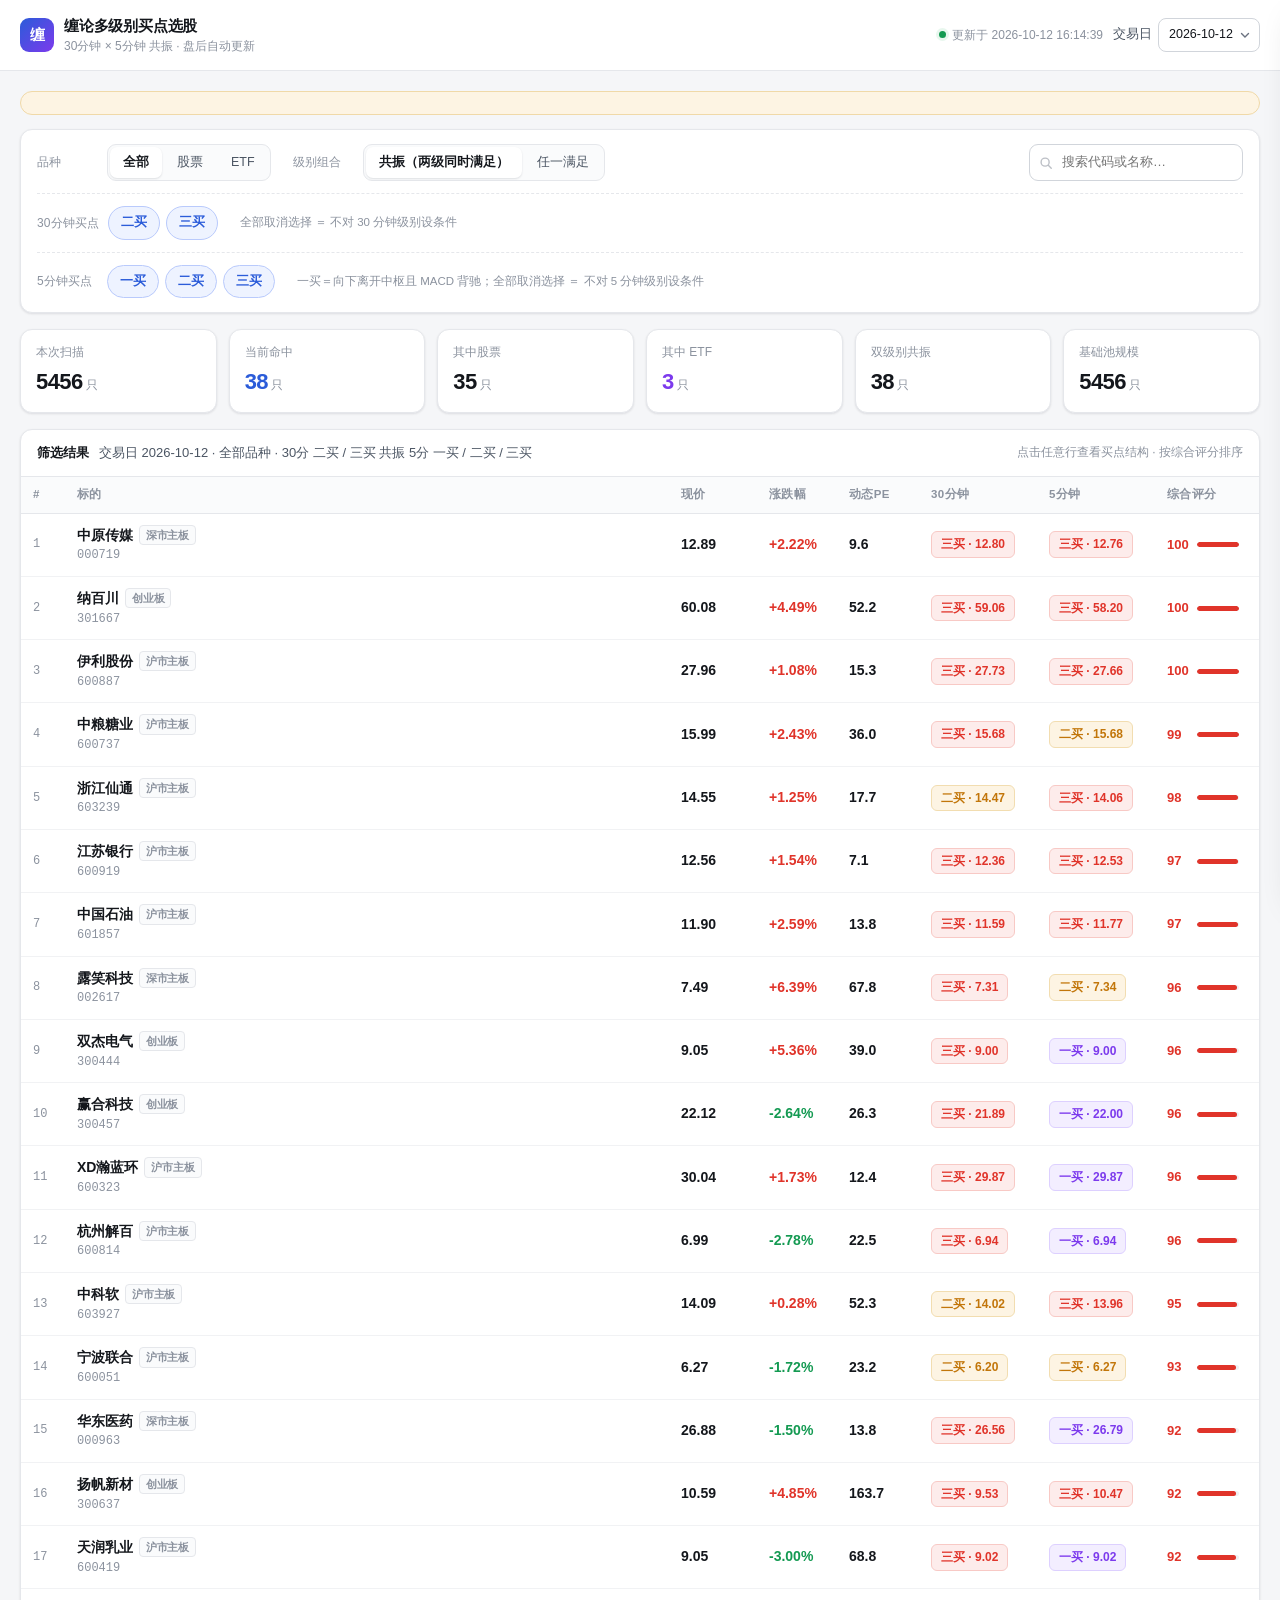
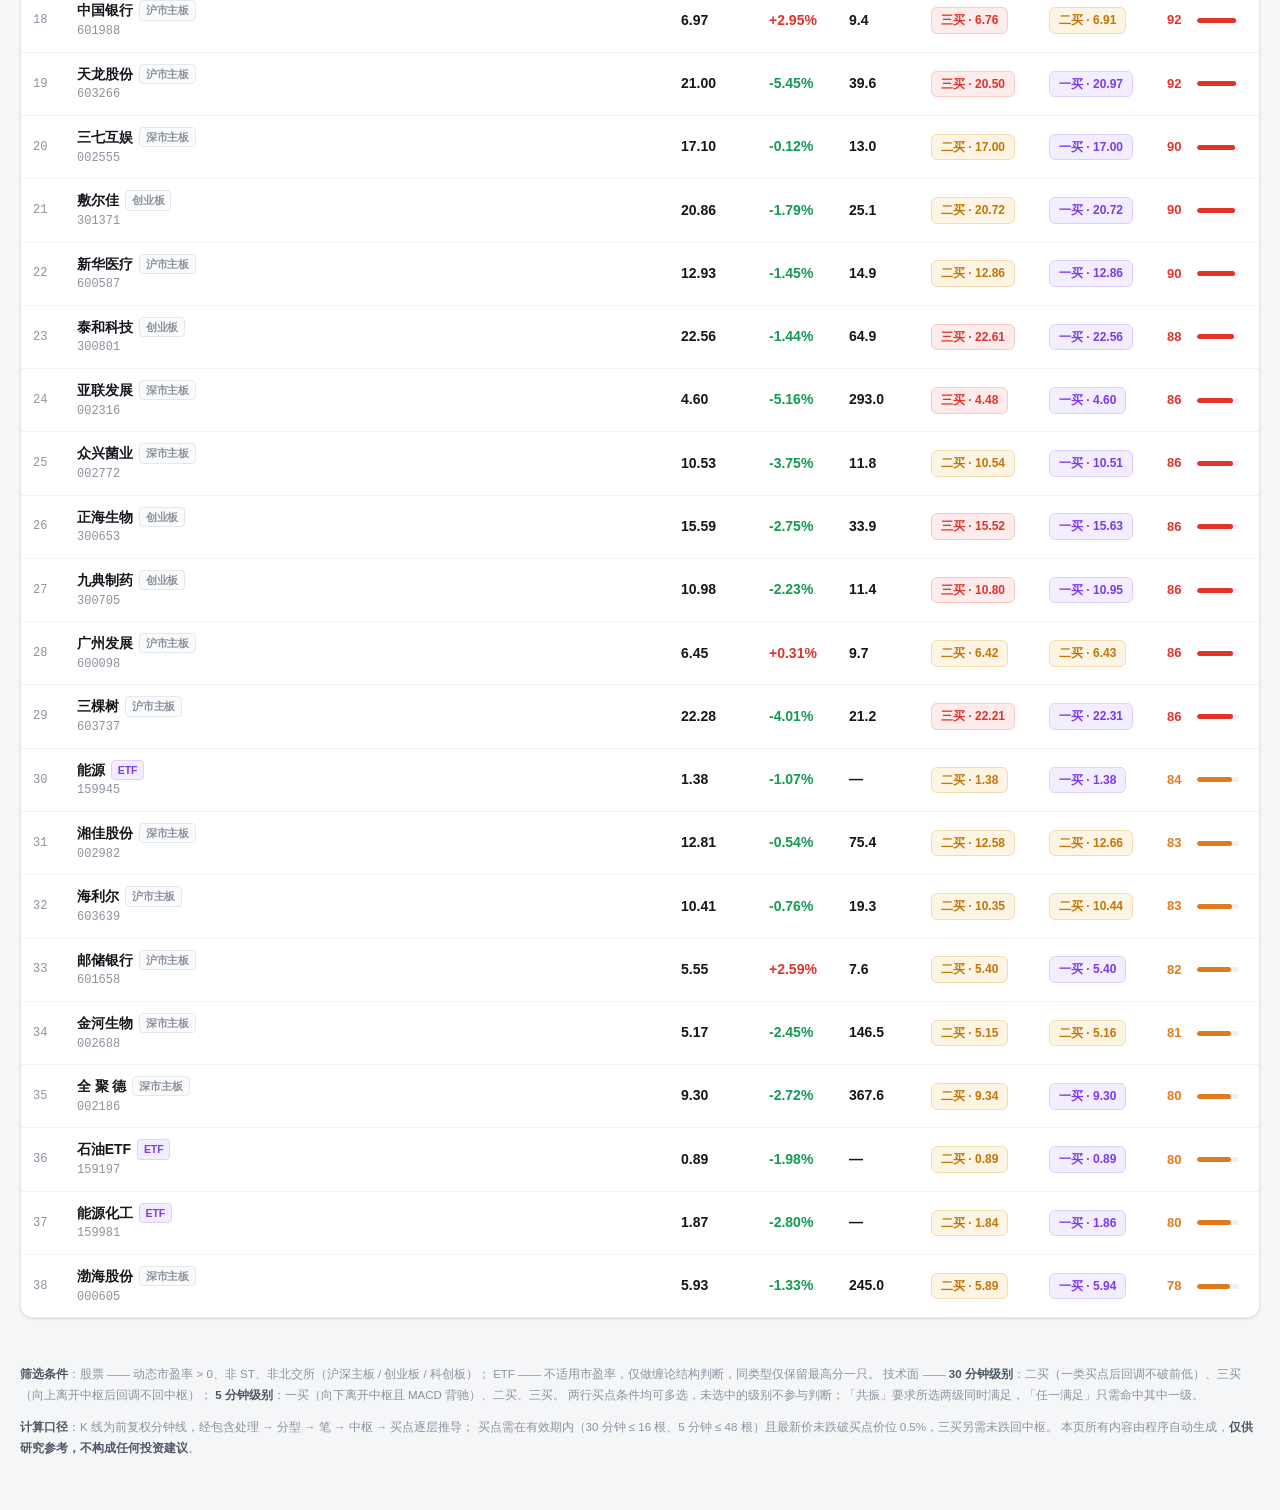
==== index.html @ 8c1b8dac "feat: 5分钟新增一买 + 网页筛选改为三行(品种/30分买点/5分买点) - config.yaml: 买点类型按级别拆开，m30=[2,3]，m5=[1,2,3] - screener.py:" ====
<!DOCTYPE html>
<html lang="zh-CN">
<head>
<meta charset="UTF-8">
<meta name="viewport" content="width=device-width, initial-scale=1, viewport-fit=cover">
<meta name="theme-color" content="#ffffff">
<title>缠论多级别买点选股 · A股/ETF 盘后自动筛选</title>
<meta name="description" content="每日盘后自动筛选：动态市盈率为正、非ST、非北交所的A股与ETF，可自选 30 分钟买点（二买/三买）与 5 分钟买点（一买/二买/三买）并按共振或任一满足组合查看。">
<link rel="icon" href="data:image/svg+xml,<svg xmlns='http://www.w3.org/2000/svg' viewBox='0 0 100 100'><rect width='100' height='100' rx='22' fill='%232b5cd9'/><path d='M22 66l16-20 14 12 26-32' stroke='white' stroke-width='9' fill='none' stroke-linecap='round' stroke-linejoin='round'/></svg>">
<link rel="stylesheet" href="assets/style.css">
</head>
<body>

<header class="topbar">
  <div class="topbar-inner">
    <div class="brand">
      <div class="brand-mark">缠</div>
      <div class="brand-text">
        <h1>缠论多级别买点选股</h1>
        <p>30分钟 × 5分钟 共振 · 盘后自动更新</p>
      </div>
    </div>
    <div class="topbar-right">
      <span class="live-dot" id="updatedAt">加载中…</span>
      <label class="date-pick">
        <span>交易日</span>
        <select id="dateSel"></select>
      </label>
    </div>
  </div>
</header>

<div class="wrap">

  <div id="demoBanner" class="banner" hidden></div>

  <section class="controls">
    <!-- 第 1 行：品种（股票 / ETF）+ 两级如何组合 -->
    <div class="ctrl-row">
      <div class="ctrl-group">
        <span class="ctrl-label">品种</span>
        <div class="segmented" id="typeSeg">
          <button data-type="all" aria-pressed="true">全部</button>
          <button data-type="stock" aria-pressed="false">股票</button>
          <button data-type="etf" aria-pressed="false">ETF</button>
        </div>
      </div>

      <div class="ctrl-group">
        <span class="ctrl-label">级别组合</span>
        <div class="segmented" id="modeSeg">
          <button data-mode="and" aria-pressed="true">共振（两级同时满足）</button>
          <button data-mode="or" aria-pressed="false">任一满足</button>
        </div>
      </div>

      <div class="search">
        <svg width="14" height="14" viewBox="0 0 16 16" fill="none">
          <circle cx="7" cy="7" r="4.6" stroke="#6b7280" stroke-width="1.6"/>
          <path d="M10.6 10.6L14 14" stroke="#6b7280" stroke-width="1.6" stroke-linecap="round"/>
        </svg>
        <input id="search" type="search" placeholder="搜索代码或名称…" autocomplete="off">
      </div>
    </div>

    <!-- 第 2 行：30 分钟级别买点 -->
    <div class="ctrl-row">
      <div class="ctrl-group">
        <span class="ctrl-label">30分钟买点</span>
        <div class="chip-row" id="k30Chips">
          <button class="chip" data-kind="2" aria-pressed="true">二买</button>
          <button class="chip" data-kind="3" aria-pressed="true">三买</button>
        </div>
      </div>
      <span class="ctrl-note">全部取消选择 ＝ 不对 30 分钟级别设条件</span>
    </div>

    <!-- 第 3 行：5 分钟级别买点（含一买） -->
    <div class="ctrl-row">
      <div class="ctrl-group">
        <span class="ctrl-label">5分钟买点</span>
        <div class="chip-row" id="k5Chips">
          <button class="chip" data-kind="1" aria-pressed="true">一买</button>
          <button class="chip" data-kind="2" aria-pressed="true">二买</button>
          <button class="chip" data-kind="3" aria-pressed="true">三买</button>
        </div>
      </div>
      <span class="ctrl-note">一买＝向下离开中枢且 MACD 背驰；全部取消选择 ＝ 不对 5 分钟级别设条件</span>
    </div>
  </section>

  <section class="stats" id="stats"></section>

  <section class="panel">
    <div class="panel-head">
      <strong id="resultTitle">筛选结果</strong>
      <span id="resultSub"></span>
      <span class="hint" id="sortHint">点击任意行查看买点结构 · 按综合评分排序</span>
    </div>

    <div class="table-wrap">
      <table>
        <thead>
          <tr>
            <th style="width:44px">#</th>
            <th>标的</th>
            <th style="width:88px">现价</th>
            <th style="width:80px">涨跌幅</th>
            <th style="width:82px">动态PE</th>
            <th style="width:118px">30分钟</th>
            <th style="width:118px">5分钟</th>
            <th style="width:104px">综合评分</th>
          </tr>
        </thead>
        <tbody id="tbody"></tbody>
      </table>
    </div>

    <div class="card-list" id="cards"></div>
    <div class="empty" id="empty" hidden></div>
  </section>

</div>

<footer>
  <p>
    <b>筛选条件</b>：股票 —— 动态市盈率 &gt; 0、非 ST、非北交所（沪深主板 / 创业板 / 科创板）；
    ETF —— 不适用市盈率，仅做缠论结构判断，同类型仅保留最高分一只。
    技术面 —— <b>30 分钟级别</b>：二买（一类买点后回调不破前低）、三买（向上离开中枢后回调不回中枢）；
    <b>5 分钟级别</b>：一买（向下离开中枢且 MACD 背驰）、二买、三买。
    两行买点条件均可多选，未选中的级别不参与判断；「共振」要求所选两级同时满足，「任一满足」只需命中其中一级。
  </p>
  <p>
    <b>计算口径</b>：K 线为前复权分钟线，经包含处理 → 分型 → 笔 → 中枢 → 买点逐层推导；
    买点需在有效期内（30 分钟 ≤ 16 根、5 分钟 ≤ 48 根）且最新价未跌破买点价位 0.5%，三买另需未跌回中枢。
    本页所有内容由程序自动生成，<b>仅供研究参考，不构成任何投资建议</b>。
  </p>
</footer>

<div class="scrim" id="scrim"></div>
<aside class="drawer" id="drawer" aria-hidden="true">
  <div class="dr-head">
    <div>
      <h2 id="drName">—</h2>
      <div class="sub" id="drCode">—</div>
    </div>
    <button class="dr-close" id="drClose" aria-label="关闭">×</button>
  </div>
  <div class="dr-body" id="drBody"></div>
</aside>

<script src="assets/app.js"></script>
</body>
</html>
---- assets/style.css ----
/* ============================================================
   缠论多级别买点选股 · 样式
   配色遵循 A 股习惯：涨红跌绿
   ============================================================ */

:root {
  --bg: #f5f6f8;
  --surface: #ffffff;
  --surface-2: #fafbfc;
  --border: #e5e7eb;
  --border-strong: #d1d5db;
  --text: #14171c;
  --text-2: #4b5563;
  --text-3: #8b929e;
  --up: #e0342a;
  --up-soft: #fdeceb;
  --down: #149a52;
  --down-soft: #e8f7ee;
  --accent: #2b5cd9;
  --accent-soft: #eef3ff;
  --amber: #c2760a;
  --amber-soft: #fdf4e3;
  --violet: #7c3aed;
  --violet-soft: #f3eeff;
  --radius: 12px;
  --radius-sm: 8px;
  --shadow: 0 1px 2px rgba(16, 24, 40, .05), 0 1px 3px rgba(16, 24, 40, .06);
  --shadow-lg: 0 12px 32px -8px rgba(16, 24, 40, .18), 0 4px 12px -4px rgba(16, 24, 40, .1);
  --mono: ui-monospace, SFMono-Regular, "SF Mono", Menlo, Consolas, monospace;
}

* { box-sizing: border-box; }

html, body {
  margin: 0;
  padding: 0;
  background: var(--bg);
  color: var(--text);
  font-family: -apple-system, BlinkMacSystemFont, "Segoe UI", "PingFang SC",
               "Hiragino Sans GB", "Microsoft YaHei", "Source Han Sans SC", sans-serif;
  font-size: 14px;
  line-height: 1.55;
  -webkit-font-smoothing: antialiased;
}

body { padding-bottom: 40px; }

a { color: var(--accent); text-decoration: none; }

/* ---------------- 顶栏 ---------------- */
.topbar {
  background: var(--surface);
  border-bottom: 1px solid var(--border);
  position: sticky;
  top: 0;
  z-index: 30;
}
.topbar-inner {
  max-width: 1280px;
  margin: 0 auto;
  padding: 14px 20px;
  display: flex;
  align-items: center;
  gap: 16px;
  flex-wrap: wrap;
}
.brand { display: flex; align-items: center; gap: 10px; min-width: 0; }
.brand-mark {
  width: 34px; height: 34px; border-radius: 9px; flex: none;
  background: linear-gradient(135deg, #2b5cd9, #7c3aed);
  display: grid; place-items: center;
  color: #fff; font-weight: 700; font-size: 15px;
  letter-spacing: -.5px;
}
.brand-text h1 { font-size: 15px; margin: 0; font-weight: 650; letter-spacing: -.2px; }
.brand-text p { margin: 0; font-size: 12px; color: var(--text-3); }

.topbar-right { margin-left: auto; display: flex; align-items: center; gap: 10px; flex-wrap: wrap; }

.date-pick {
  display: flex; align-items: center; gap: 6px;
  font-size: 12.5px; color: var(--text-2);
}
.date-pick select {
  font: inherit; font-size: 12.5px;
  padding: 6px 26px 6px 10px;
  border: 1px solid var(--border-strong);
  border-radius: var(--radius-sm);
  background: var(--surface) url("data:image/svg+xml;utf8,<svg xmlns='http://www.w3.org/2000/svg' width='12' height='12' viewBox='0 0 12 12'><path d='M2.5 4.5L6 8l3.5-3.5' fill='none' stroke='%236b7280' stroke-width='1.4' stroke-linecap='round'/></svg>") no-repeat right 8px center;
  appearance: none;
  color: var(--text);
  cursor: pointer;
}
.live-dot {
  display: inline-flex; align-items: center; gap: 6px;
  font-size: 12px; color: var(--text-3);
}
.live-dot::before {
  content: ''; width: 7px; height: 7px; border-radius: 50%;
  background: var(--down); box-shadow: 0 0 0 3px var(--down-soft);
}

/* ---------------- 布局 ---------------- */
.wrap { max-width: 1280px; margin: 0 auto; padding: 20px; }

/* 示例数据提示条 */
.banner {
  display: flex; align-items: flex-start; gap: 10px;
  background: var(--amber-soft);
  border: 1px solid #f0d9a8;
  border-radius: var(--radius);
  padding: 11px 14px;
  margin-bottom: 14px;
  font-size: 12.5px; color: #7a4b06; line-height: 1.65;
}
.banner b { color: #5d3904; }
.banner .ic { flex: none; font-size: 15px; line-height: 1.3; }

/* ---------------- 控制条 ---------------- */
.controls {
  background: var(--surface);
  border: 1px solid var(--border);
  border-radius: var(--radius);
  padding: 14px 16px;
  box-shadow: var(--shadow);
  display: flex;
  flex-direction: column;
  align-items: stretch;
  gap: 12px;
}
/* 每一行筛选条件：级别逻辑+品种 / 30分钟买点 / 5分钟买点 */
.ctrl-row {
  display: flex;
  align-items: center;
  gap: 12px 22px;
  flex-wrap: wrap;
}
.ctrl-row + .ctrl-row { border-top: 1px dashed var(--border); padding-top: 12px; }
.ctrl-group { display: flex; align-items: center; gap: 8px; }
.ctrl-label {
  font-size: 12px; color: var(--text-3); font-weight: 500;
  letter-spacing: .2px; white-space: nowrap;
}
.ctrl-row .ctrl-label { min-width: 62px; }
.ctrl-note { font-size: 11.5px; color: var(--text-3); line-height: 1.5; }

.segmented {
  display: inline-flex;
  background: var(--surface-2);
  border: 1px solid var(--border);
  border-radius: 9px;
  padding: 2px;
  gap: 2px;
}
.segmented button {
  font: inherit; font-size: 12.5px;
  border: 0; background: transparent; color: var(--text-2);
  padding: 6px 13px; border-radius: 7px; cursor: pointer;
  white-space: nowrap; transition: all .14s ease;
}
.segmented button:hover { color: var(--text); }
.segmented button[aria-pressed="true"] {
  background: var(--surface); color: var(--text);
  font-weight: 600;
  box-shadow: 0 1px 2px rgba(16,24,40,.12);
}

.chip-row { display: flex; gap: 6px; flex-wrap: wrap; }
.chip {
  font: inherit; font-size: 12.5px;
  border: 1px solid var(--border-strong);
  background: var(--surface); color: var(--text-2);
  padding: 6px 12px; border-radius: 999px; cursor: pointer;
  transition: all .14s ease;
}
.chip[aria-pressed="true"] {
  background: var(--accent-soft); border-color: #b9cafc; color: var(--accent);
  font-weight: 600;
}

.search {
  margin-left: auto;
  position: relative;
  min-width: 190px;
}
.search input {
  font: inherit; font-size: 13px; width: 100%;
  padding: 7px 12px 7px 32px;
  border: 1px solid var(--border-strong);
  border-radius: 9px;
  background: var(--surface);
  color: var(--text);
  outline: none;
  transition: border-color .14s, box-shadow .14s;
}
.search input:focus { border-color: var(--accent); box-shadow: 0 0 0 3px var(--accent-soft); }
.search svg { position: absolute; left: 10px; top: 50%; transform: translateY(-50%); opacity: .45; }

/* ---------------- 统计 ---------------- */
.stats {
  display: grid;
  grid-template-columns: repeat(auto-fit, minmax(140px, 1fr));
  gap: 12px;
  margin-top: 16px;
}
.stat {
  background: var(--surface);
  border: 1px solid var(--border);
  border-radius: var(--radius);
  padding: 13px 15px;
  box-shadow: var(--shadow);
}
.stat-k { font-size: 12px; color: var(--text-3); margin-bottom: 3px; }
.stat-v {
  font-size: 22px; font-weight: 680; letter-spacing: -.6px;
  font-variant-numeric: tabular-nums;
}
.stat-v small { font-size: 12px; font-weight: 500; color: var(--text-3); margin-left: 3px; letter-spacing: 0; }
.stat.accent .stat-v { color: var(--accent); }
.stat.violet .stat-v { color: var(--violet); }

/* ---------------- 结果 ---------------- */
.panel {
  background: var(--surface);
  border: 1px solid var(--border);
  border-radius: var(--radius);
  box-shadow: var(--shadow);
  margin-top: 16px;
  overflow: hidden;
}
.panel-head {
  display: flex; align-items: center; gap: 10px;
  padding: 13px 16px;
  border-bottom: 1px solid var(--border);
  font-size: 13px; color: var(--text-2);
}
.panel-head strong { color: var(--text); font-weight: 650; }
.panel-head .hint { margin-left: auto; font-size: 12px; color: var(--text-3); }

table { width: 100%; border-collapse: collapse; }
thead th {
  text-align: left;
  font-size: 11.5px; font-weight: 600; color: var(--text-3);
  letter-spacing: .4px;
  padding: 9px 12px;
  background: var(--surface-2);
  border-bottom: 1px solid var(--border);
  white-space: nowrap;
  position: sticky; top: 0; z-index: 1;
}
tbody td {
  padding: 11px 12px;
  border-bottom: 1px solid #f1f2f4;
  vertical-align: middle;
  font-variant-numeric: tabular-nums;
}
tbody tr { cursor: pointer; transition: background .12s; }
tbody tr:hover { background: #f8fafc; }
tbody tr:last-child td { border-bottom: 0; }

.cell-name { font-weight: 600; letter-spacing: -.1px; }
.cell-code { font-family: var(--mono); font-size: 12px; color: var(--text-3); }
.cell-name .tag {
  display: inline-block; margin-left: 6px; vertical-align: 1px;
  font-size: 10.5px; font-weight: 600; padding: 1px 6px; border-radius: 4px;
  background: var(--surface-2); border: 1px solid var(--border);
  color: var(--text-3);
}
.cell-name .tag.etf { background: var(--violet-soft); border-color: #ddd0ff; color: var(--violet); }

.num { font-weight: 600; }
.num.up { color: var(--up); }
.num.down { color: var(--down); }
.num.flat { color: var(--text-3); }

/* 买点徽标 */
.bp {
  display: inline-flex; align-items: center; gap: 5px;
  padding: 3px 9px; border-radius: 6px;
  font-size: 12px; font-weight: 650;
  white-space: nowrap;
}
.bp.b3 { background: var(--up-soft); color: var(--up); border: 1px solid #f8c9c5; }
.bp.b2 { background: var(--amber-soft); color: var(--amber); border: 1px solid #f2ddb0; }
.bp.b1 { background: var(--violet-soft); color: var(--violet); border: 1px solid #ddd0ff; }
.bp.none { background: var(--surface-2); color: #c3c8d0; border: 1px dashed var(--border-strong); font-weight: 500; }

.lv-tag { font-size: 10.5px; font-weight: 600; color: var(--text-3); margin-right: 4px; font-family: var(--mono); }

/* 评分 */
.score-cell { display: flex; align-items: center; gap: 8px; }
.score-bar { width: 42px; height: 5px; border-radius: 3px; background: #eef0f3; overflow: hidden; flex: none; }
.score-bar i { display: block; height: 100%; border-radius: 3px; }
.score-num { font-weight: 700; font-size: 13px; min-width: 22px; }

/* 移动端卡片 */
.card-list { display: none; padding: 12px; gap: 10px; flex-direction: column; }
.sig-card {
  border: 1px solid var(--border);
  border-radius: var(--radius-sm);
  padding: 12px 13px;
  background: var(--surface);
  cursor: pointer;
}
.sig-card:active { background: var(--surface-2); }
.sig-card .row1 { display: flex; align-items: baseline; gap: 8px; }
.sig-card .row1 .nm { font-weight: 650; font-size: 14.5px; }
.sig-card .row1 .cd { font-family: var(--mono); font-size: 11.5px; color: var(--text-3); }
.sig-card .row1 .px { margin-left: auto; font-weight: 680; font-variant-numeric: tabular-nums; }
.sig-card .row2 { display: flex; align-items: center; gap: 6px; margin-top: 9px; flex-wrap: wrap; }
.sig-card .row3 {
  display: flex; gap: 14px; margin-top: 9px;
  font-size: 12px; color: var(--text-3);
  border-top: 1px dashed var(--border); padding-top: 8px;
}
.sig-card .row3 b { color: var(--text-2); font-weight: 600; }

/* 空状态 */
.empty { padding: 56px 24px; text-align: center; color: var(--text-3); }
.empty .big { font-size: 15px; color: var(--text-2); font-weight: 600; margin-bottom: 6px; }
.empty code {
  font-family: var(--mono); font-size: 12px;
  background: var(--surface-2); border: 1px solid var(--border);
  padding: 2px 6px; border-radius: 5px; color: var(--text-2);
}

/* ---------------- 抽屉 ---------------- */
.scrim {
  position: fixed; inset: 0; background: rgba(15, 23, 42, .34);
  opacity: 0; pointer-events: none; transition: opacity .2s; z-index: 50;
  backdrop-filter: blur(1px);
}
.scrim.on { opacity: 1; pointer-events: auto; }
.drawer {
  position: fixed; top: 0; right: 0; bottom: 0;
  width: min(440px, 100%);
  background: var(--surface);
  border-left: 1px solid var(--border);
  box-shadow: var(--shadow-lg);
  transform: translateX(102%);
  transition: transform .24s cubic-bezier(.32,.72,0,1);
  z-index: 60;
  display: flex; flex-direction: column;
}
.drawer.on { transform: none; }
.dr-head {
  padding: 16px 18px; border-bottom: 1px solid var(--border);
  display: flex; align-items: flex-start; gap: 12px;
}
.dr-head h2 { margin: 0; font-size: 17px; font-weight: 680; letter-spacing: -.3px; }
.dr-head .sub { font-size: 12px; color: var(--text-3); margin-top: 2px; font-family: var(--mono); }
.dr-close {
  margin-left: auto; border: 1px solid var(--border); background: var(--surface);
  width: 30px; height: 30px; border-radius: 8px; cursor: pointer;
  color: var(--text-2); font-size: 16px; line-height: 1; flex: none;
}
.dr-close:hover { background: var(--surface-2); }
.dr-body { padding: 16px 18px 28px; overflow-y: auto; flex: 1; }

.kv { display: grid; grid-template-columns: repeat(2, 1fr); gap: 10px; margin-bottom: 18px; }
.kv-item { background: var(--surface-2); border: 1px solid var(--border); border-radius: var(--radius-sm); padding: 9px 11px; }
.kv-item .k { font-size: 11.5px; color: var(--text-3); }
.kv-item .v { font-size: 15px; font-weight: 650; font-variant-numeric: tabular-nums; }

.sect-title {
  font-size: 12px; font-weight: 650; color: var(--text-3);
  letter-spacing: .5px; text-transform: uppercase;
  margin: 20px 0 10px;
  display: flex; align-items: center; gap: 8px;
}
.sect-title::after { content: ''; flex: 1; height: 1px; background: var(--border); }

.lv-box {
  border: 1px solid var(--border); border-radius: var(--radius-sm);
  padding: 12px 13px; margin-bottom: 10px;
  background: var(--surface);
}
.lv-box.hit { border-color: #f3cfcb; background: linear-gradient(180deg, #fffafa, #fff); }
.lv-box.miss { opacity: .55; }
.lv-box .lv-h { display: flex; align-items: center; gap: 8px; margin-bottom: 10px; }
.lv-box .lv-h .t { font-weight: 650; font-size: 13.5px; }
.lv-box .lv-h .r { margin-left: auto; font-size: 12px; color: var(--text-3); }

.zs-bar {
  margin: 10px 0 4px;
  height: 30px; position: relative;
  border-radius: 6px;
  background: var(--surface-2);
  border: 1px solid var(--border);
  overflow: hidden;
}
.zs-zone {
  position: absolute; top: 0; bottom: 0;
  background: repeating-linear-gradient(45deg, #eef1f6, #eef1f6 5px, #e4e8ef 5px, #e4e8ef 10px);
  border-left: 1px solid #cbd2dc; border-right: 1px solid #cbd2dc;
}
.zs-price { position: absolute; top: 50%; transform: translateY(-50%); width: 2px; background: var(--up); border-radius: 1px; }
.zs-price.now { background: var(--accent); }
.zs-lbl { font-size: 11px; color: var(--text-3); display: flex; justify-content: space-between; font-family: var(--mono); }

.note {
  font-size: 12.5px; color: var(--text-2); line-height: 1.7;
  background: var(--accent-soft); border: 1px solid #d7e2fd;
  border-radius: var(--radius-sm); padding: 10px 12px;
}
.note.warn { background: var(--amber-soft); border-color: #f2ddb0; }

footer {
  max-width: 1280px; margin: 26px auto 0; padding: 0 20px;
  font-size: 11.5px; color: var(--text-3); line-height: 1.8;
}
footer b { color: var(--text-2); }

/* ---------------- 响应式 ---------------- */
@media (max-width: 860px) {
  .wrap { padding: 14px; }
  .search { margin-left: 0; width: 100%; }
  .controls { gap: 12px; padding: 12px; }
  .table-wrap { display: none; }
  .card-list { display: flex; }
  .topbar-inner { padding: 12px 14px; }
  .stat-v { font-size: 19px; }
  .stats { grid-template-columns: repeat(2, 1fr); gap: 8px; }
}
@media (max-width: 400px) {
  .brand-text p { display: none; }
}
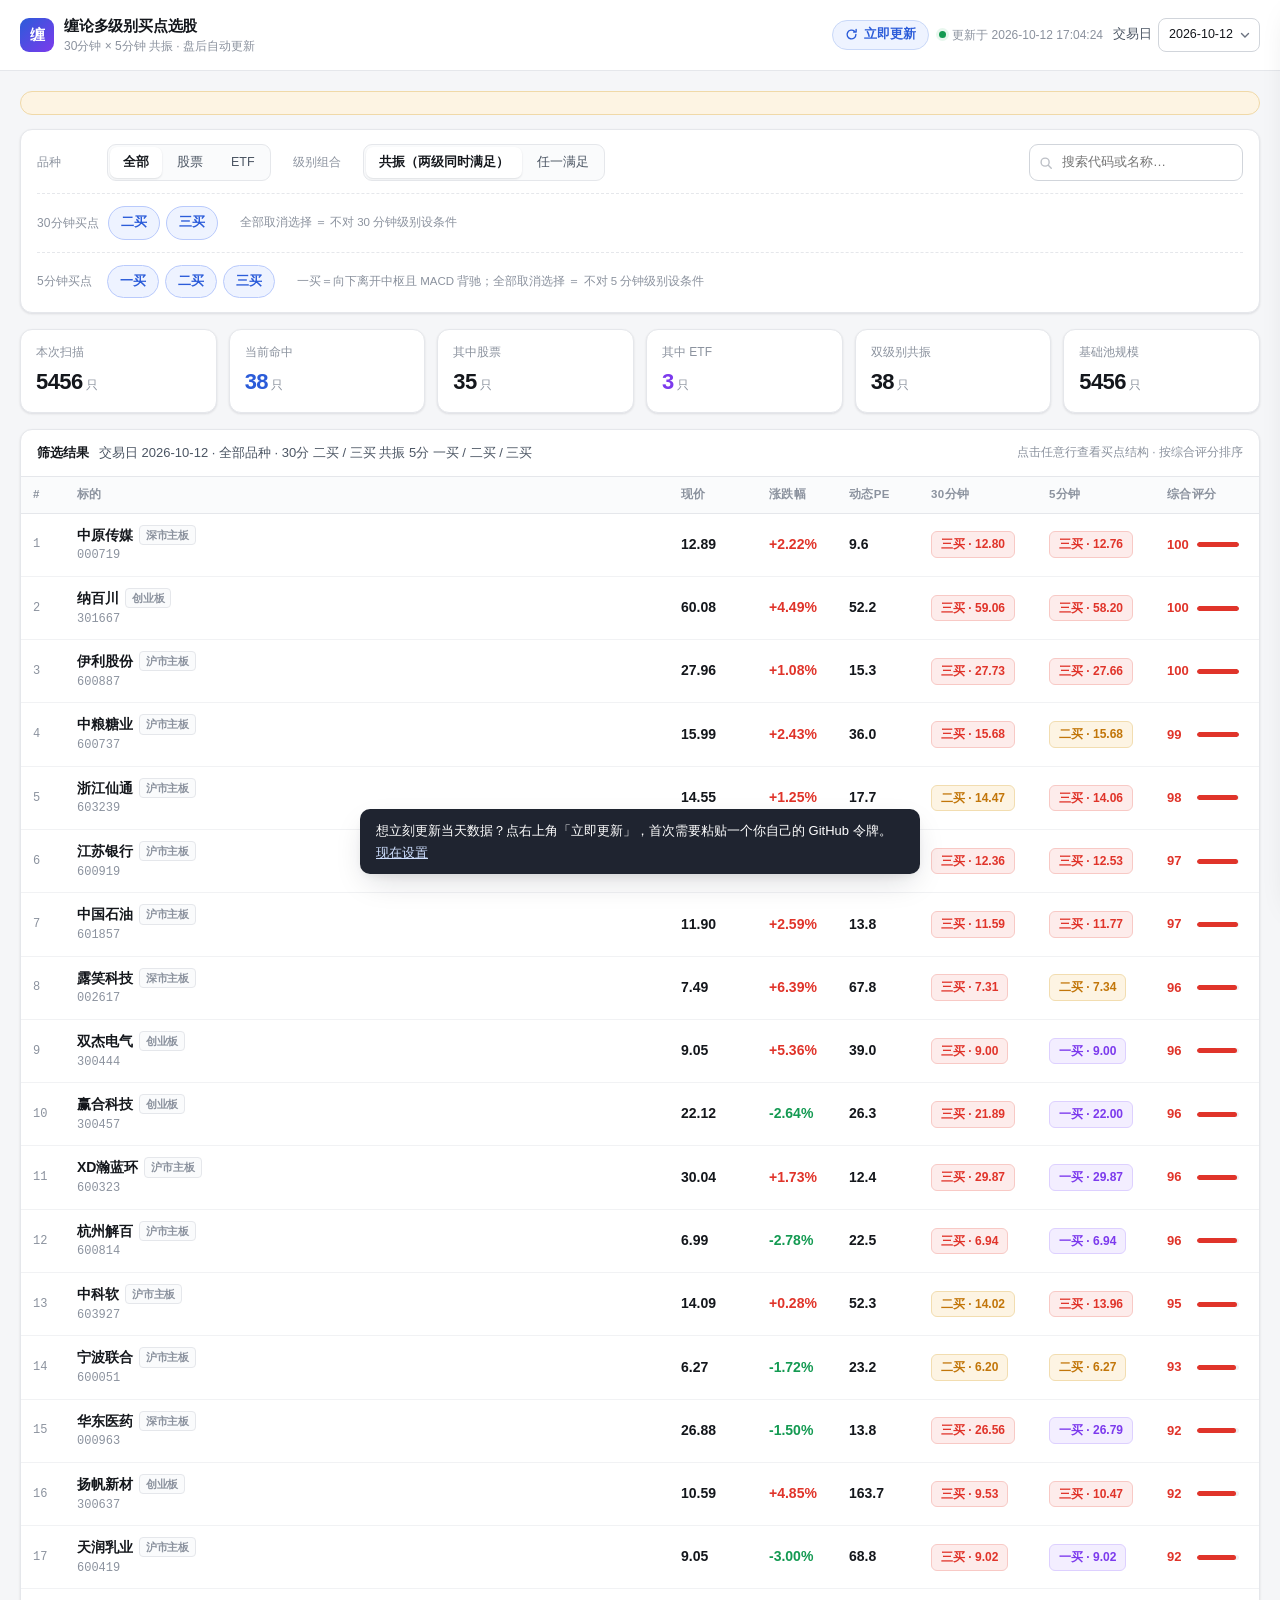
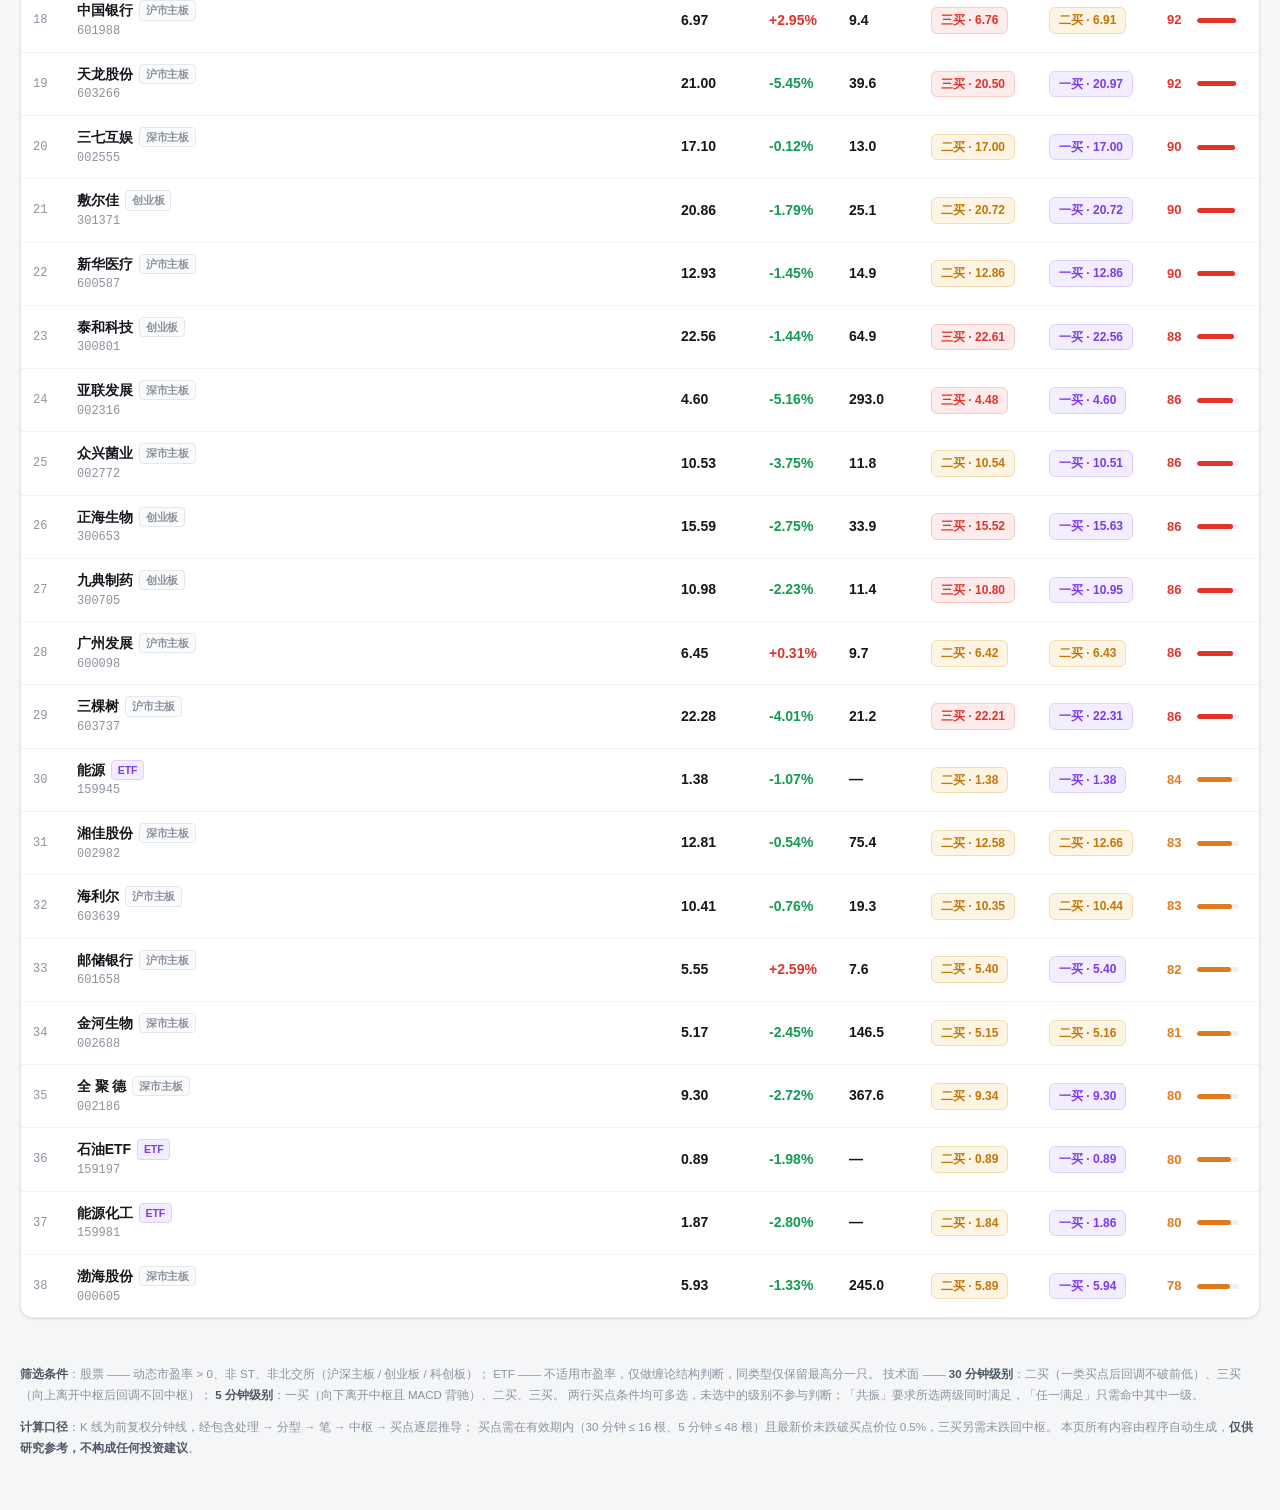
==== commit 6597f8e4: "feat: 网页新增「立即更新」按钮（浏览器直连 GitHub API 触发云端筛选） - index.html: 顶栏加「立即更新」按钮 + 令牌设置弹窗 + 轻提示条 - assets/app.j" ====
--- a/index.html
+++ b/index.html
@@ -21,6 +21,13 @@
       </div>
     </div>
     <div class="topbar-right">
+      <button class="btn-update" id="btnUpdate" title="触发云端重新筛选当天数据（全市场，约 10~20 分钟）">
+        <svg width="13" height="13" viewBox="0 0 16 16" fill="none" aria-hidden="true">
+          <path d="M13.4 8a5.4 5.4 0 1 1-1.65-3.88" stroke="currentColor" stroke-width="1.7" stroke-linecap="round"/>
+          <path d="M13.7 1.9v3.1h-3.1" stroke="currentColor" stroke-width="1.7" stroke-linecap="round" stroke-linejoin="round"/>
+        </svg>
+        <span id="btnUpdateText">立即更新</span>
+      </button>
       <span class="live-dot" id="updatedAt">加载中…</span>
       <label class="date-pick">
         <span>交易日</span>
@@ -137,6 +144,35 @@
   </p>
 </footer>
 
+<div class="modal" id="tokenModal" hidden>
+  <div class="modal-mask" data-close="1"></div>
+  <div class="modal-box" role="dialog" aria-modal="true" aria-labelledby="tokenTitle">
+    <h3 id="tokenTitle">设置 GitHub 令牌</h3>
+    <p class="modal-desc">
+      「立即更新」会直接调用 GitHub 接口触发云端筛选，需要一个你自己的令牌。
+      令牌只保存在<b>本机浏览器</b>（localStorage），不会上传到任何第三方站点。
+    </p>
+    <div class="modal-hint">
+      <b>获取方式：</b>打开
+      <a href="https://github.com/settings/personal-access-tokens/new" target="_blank" rel="noopener">新建细粒度令牌</a>
+      → 仅授权仓库 <code>sleepbox1/chan-screener</code> → 权限里把 <b>Actions</b> 设为 <b>Read and write</b>
+      → 生成后粘贴到下面。<br>
+      已有令牌？在项目里运行 <code>复制更新令牌.bat</code>（或 <code>python tools/trigger_screen.py --copy-token</code>）
+      即可把它复制到剪贴板。
+    </div>
+    <input id="tokenInput" type="password" autocomplete="off" spellcheck="false"
+           placeholder="粘贴令牌（ghp_… 或 github_pat_…）">
+    <div class="modal-actions">
+      <button class="btn-ghost" id="tokenClear">清除已存令牌</button>
+      <span class="spacer"></span>
+      <button class="btn-ghost" id="tokenCancel">取消</button>
+      <button class="btn-primary" id="tokenSave">保存</button>
+    </div>
+  </div>
+</div>
+
+<div class="toast" id="toast" hidden></div>
+
 <div class="scrim" id="scrim"></div>
 <aside class="drawer" id="drawer" aria-hidden="true">
   <div class="dr-head">
--- a/assets/style.css
+++ b/assets/style.css
@@ -425,3 +425,75 @@
 @media (max-width: 400px) {
   .brand-text p { display: none; }
 }
+
+/* ---------------- 立即更新（触发云端筛选） ---------------- */
+.btn-update {
+  display: inline-flex; align-items: center; gap: 6px;
+  height: 30px; padding: 0 12px;
+  border: 1px solid #c9d8f8; border-radius: 999px;
+  background: var(--accent-soft); color: var(--accent);
+  font-size: 12.5px; font-weight: 600; font-family: inherit;
+  cursor: pointer; transition: .16s; white-space: nowrap;
+}
+.btn-update:hover { background: #e3ecff; border-color: #b3c9f5; }
+.btn-update:active { transform: translateY(1px); }
+.btn-update:disabled { opacity: .6; cursor: default; }
+.btn-update.busy svg { animation: spin .9s linear infinite; }
+@keyframes spin { to { transform: rotate(360deg); } }
+
+/* 令牌弹窗 */
+.modal {
+  position: fixed; inset: 0; z-index: 60;
+  display: flex; align-items: center; justify-content: center; padding: 18px;
+}
+.modal[hidden] { display: none; }
+.modal-mask { position: absolute; inset: 0; background: rgba(16, 24, 40, .42); }
+.modal-box {
+  position: relative; width: 100%; max-width: 520px;
+  background: var(--surface); border-radius: var(--radius);
+  box-shadow: var(--shadow-lg); padding: 20px;
+  animation: mdIn .18s ease-out;
+}
+@keyframes mdIn { from { opacity: 0; transform: translateY(8px) scale(.99); } }
+.modal-box h3 { margin: 0 0 8px; font-size: 16px; }
+.modal-desc { margin: 0 0 12px; font-size: 13px; color: var(--text-2); line-height: 1.7; }
+.modal-hint {
+  background: var(--surface-2); border: 1px solid var(--border);
+  border-radius: var(--radius-sm); padding: 10px 12px;
+  font-size: 12px; color: var(--text-2); line-height: 1.85;
+}
+.modal-hint code {
+  background: #eef1f5; padding: 1px 5px; border-radius: 4px;
+  font-family: var(--mono); font-size: 11.5px;
+}
+.modal-box input {
+  width: 100%; margin: 12px 0 14px; height: 38px; padding: 0 12px;
+  border: 1px solid var(--border-strong); border-radius: var(--radius-sm);
+  font-family: var(--mono); font-size: 13px; color: var(--text); background: var(--surface);
+}
+.modal-box input:focus { outline: none; border-color: var(--accent); box-shadow: 0 0 0 3px var(--accent-soft); }
+.modal-actions { display: flex; align-items: center; gap: 8px; }
+.modal-actions .spacer { flex: 1; }
+.btn-primary, .btn-ghost {
+  height: 34px; padding: 0 16px; border-radius: var(--radius-sm);
+  font-size: 13px; font-weight: 600; font-family: inherit; cursor: pointer;
+  border: 1px solid transparent; transition: .16s;
+}
+.btn-primary { background: var(--accent); color: #fff; }
+.btn-primary:hover { background: #2450c4; }
+.btn-ghost { background: var(--surface); color: var(--text-2); border-color: var(--border-strong); }
+.btn-ghost:hover { background: var(--surface-2); }
+
+/* 轻提示 */
+.toast {
+  position: fixed; left: 50%; bottom: 26px; transform: translateX(-50%);
+  z-index: 80; max-width: min(560px, calc(100vw - 32px));
+  background: #1f2430; color: #fff; border-radius: 10px; padding: 11px 16px;
+  font-size: 13px; line-height: 1.65; box-shadow: var(--shadow-lg);
+  animation: tIn .2s ease-out;
+}
+.toast[hidden] { display: none; }
+.toast.ok { background: #0f5c37; }
+.toast.err { background: #8c1f1f; }
+.toast a { color: #cfe0ff; text-decoration: underline; }
+@keyframes tIn { from { opacity: 0; transform: translate(-50%, 8px); } }
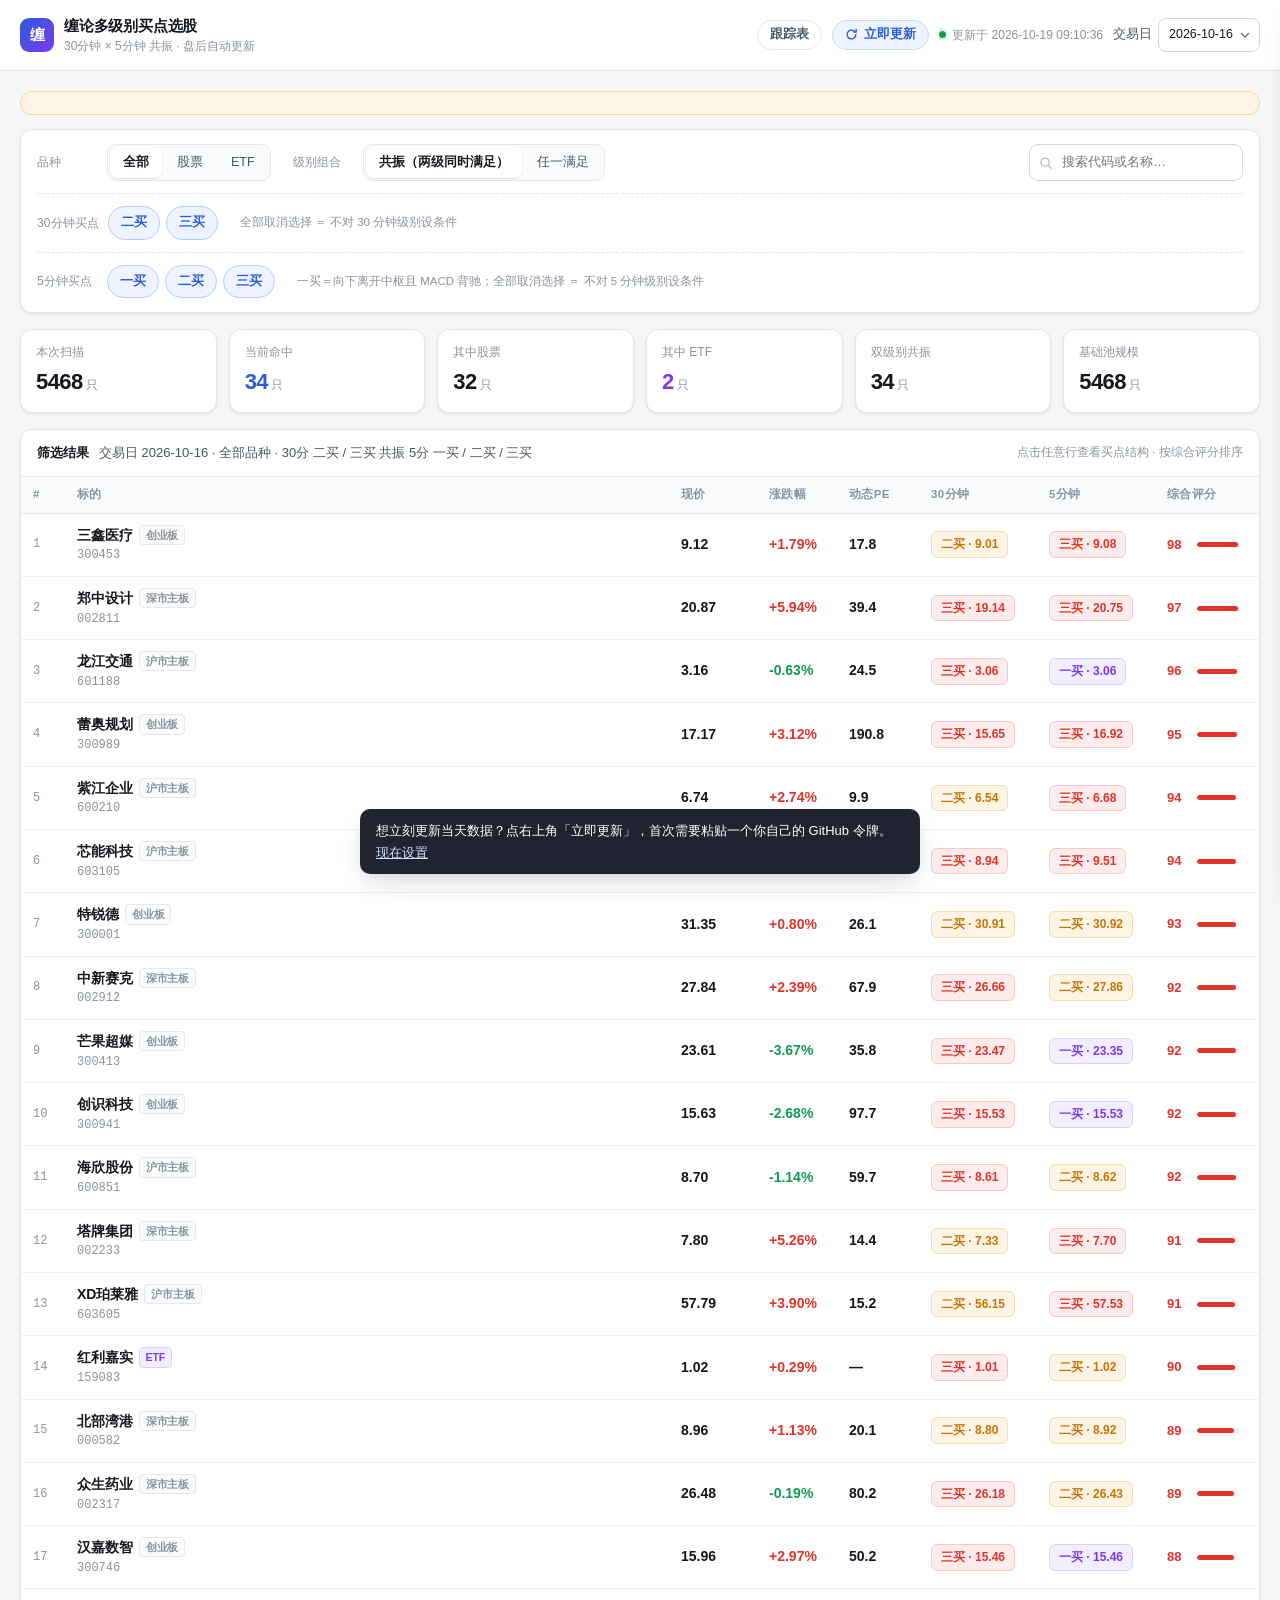
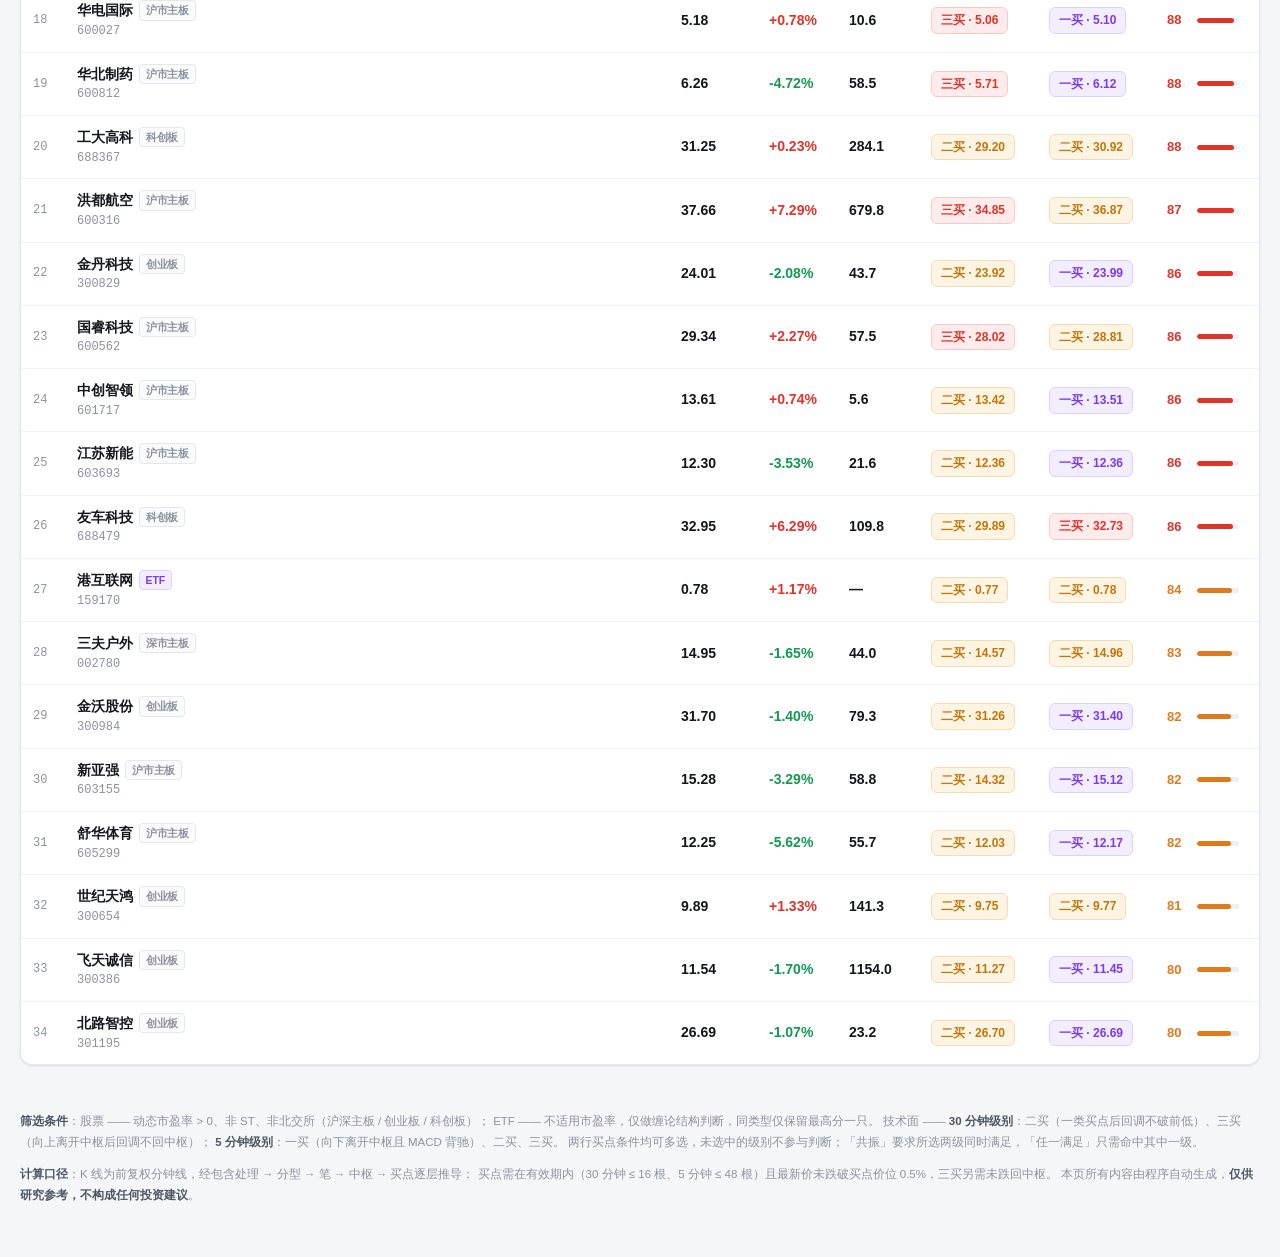
==== commit 186f5f1e: "feat: 选股跟踪表——每日评分前5的股票/ETF，跟踪推荐后1~14个交易日涨跌，满两周自动下线" ====
--- a/index.html
+++ b/index.html
@@ -21,6 +21,7 @@
       </div>
     </div>
     <div class="topbar-right">
+      <a class="nav-link" href="perf.html" title="每日评分前 5 的股票 / ETF，跟踪推荐后 1~14 个交易日涨跌">跟踪表</a>
       <button class="btn-update" id="btnUpdate" title="触发云端重新筛选当天数据（全市场，约 10~20 分钟）">
         <svg width="13" height="13" viewBox="0 0 16 16" fill="none" aria-hidden="true">
           <path d="M13.4 8a5.4 5.4 0 1 1-1.65-3.88" stroke="currentColor" stroke-width="1.7" stroke-linecap="round"/>
--- a/assets/style.css
+++ b/assets/style.css
@@ -426,6 +426,17 @@
   .brand-text p { display: none; }
 }
 
+/* ---------------- 顶栏导航链接（跟踪表） ---------------- */
+.nav-link {
+  display: inline-flex; align-items: center;
+  height: 30px; padding: 0 12px;
+  border: 1px solid var(--border); border-radius: 999px;
+  background: var(--surface); color: var(--text-2);
+  font-size: 12.5px; font-weight: 600; text-decoration: none;
+  transition: .16s; white-space: nowrap;
+}
+.nav-link:hover { border-color: #c9d8f8; color: var(--accent); background: var(--accent-soft); }
+
 /* ---------------- 立即更新（触发云端筛选） ---------------- */
 .btn-update {
   display: inline-flex; align-items: center; gap: 6px;
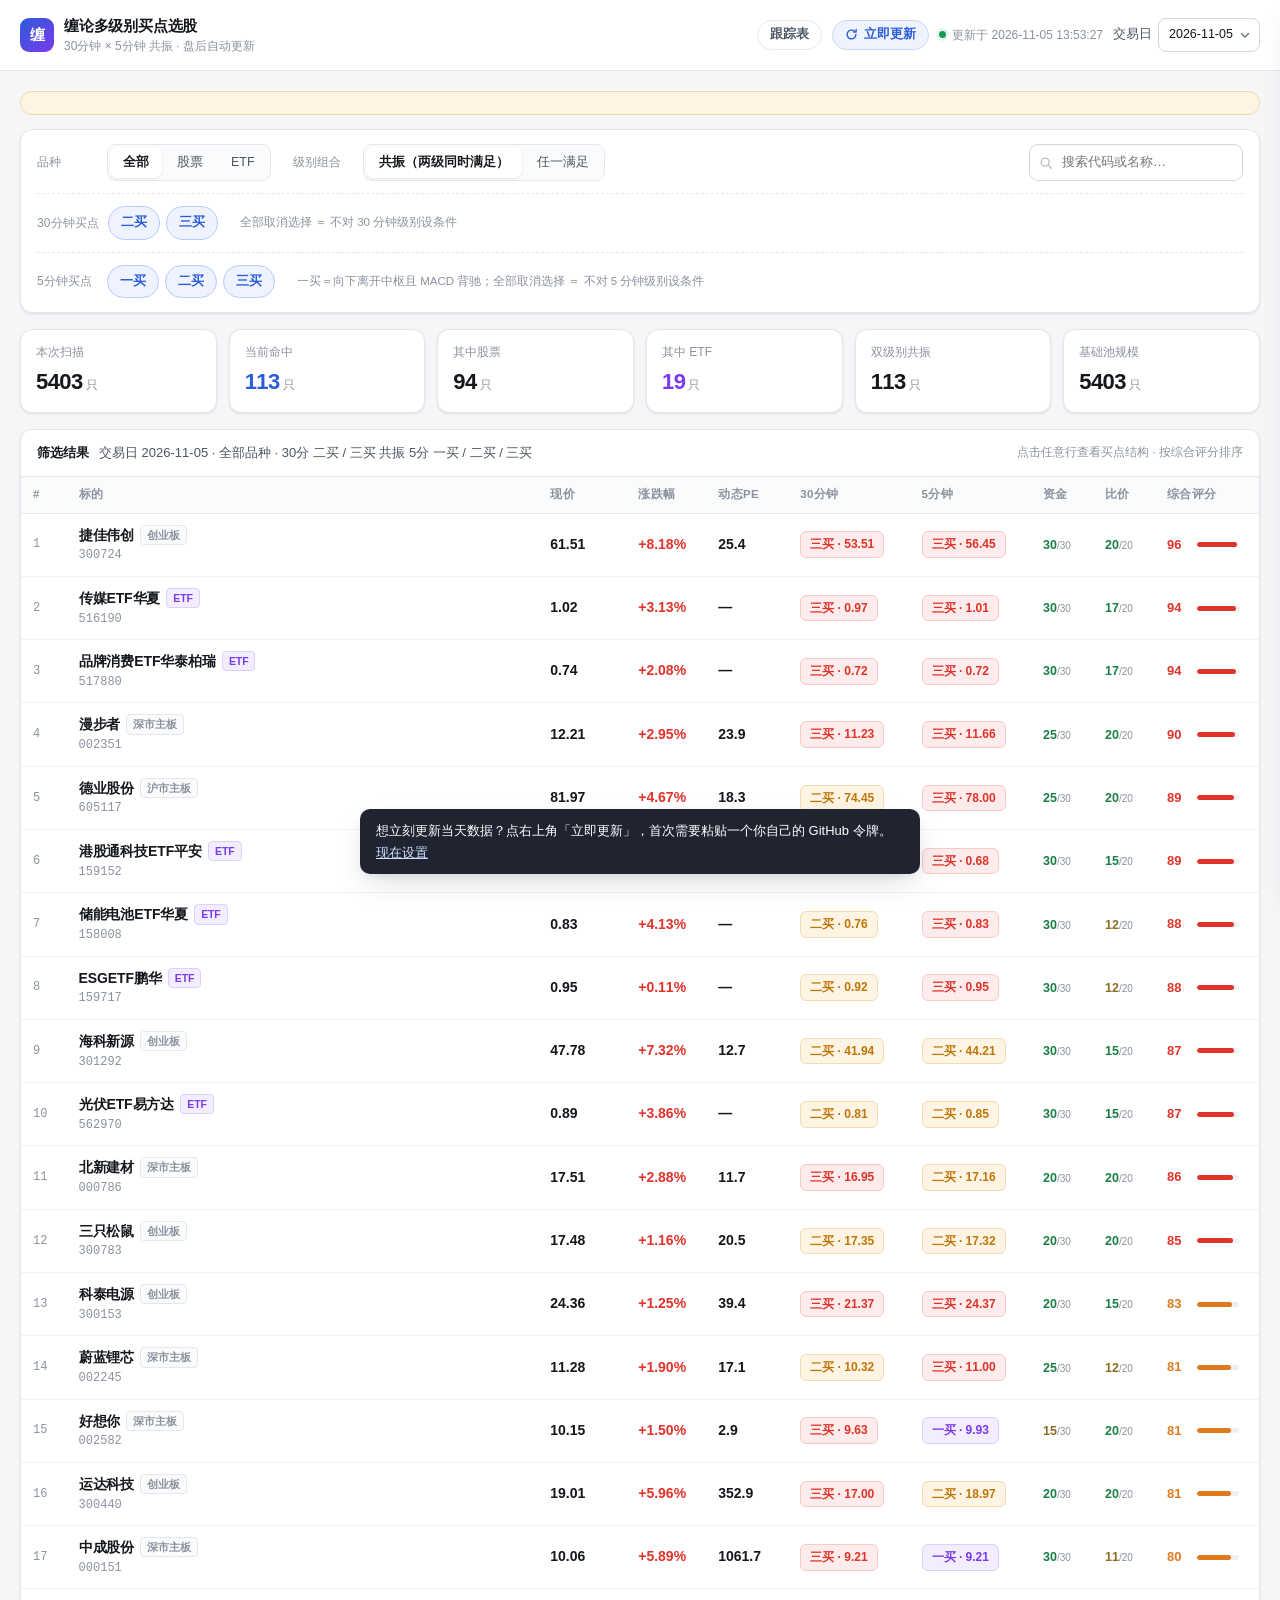
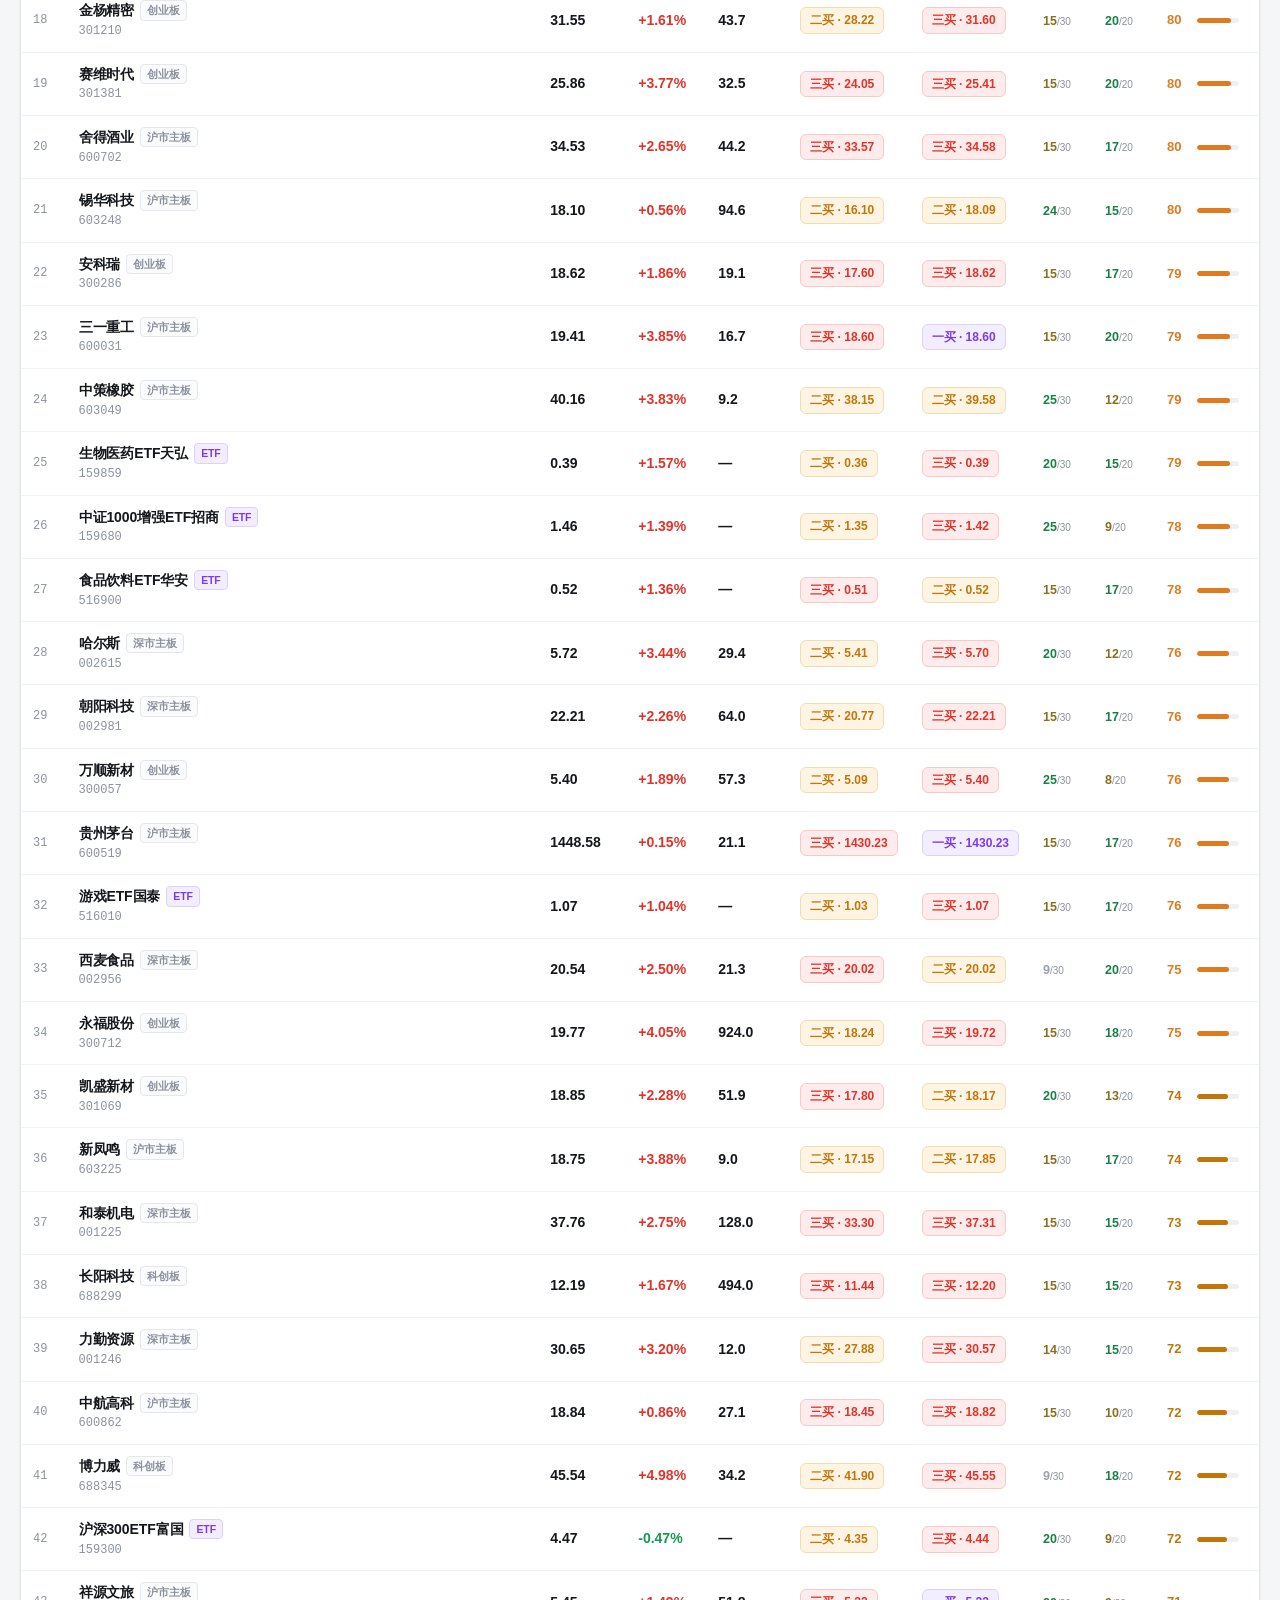
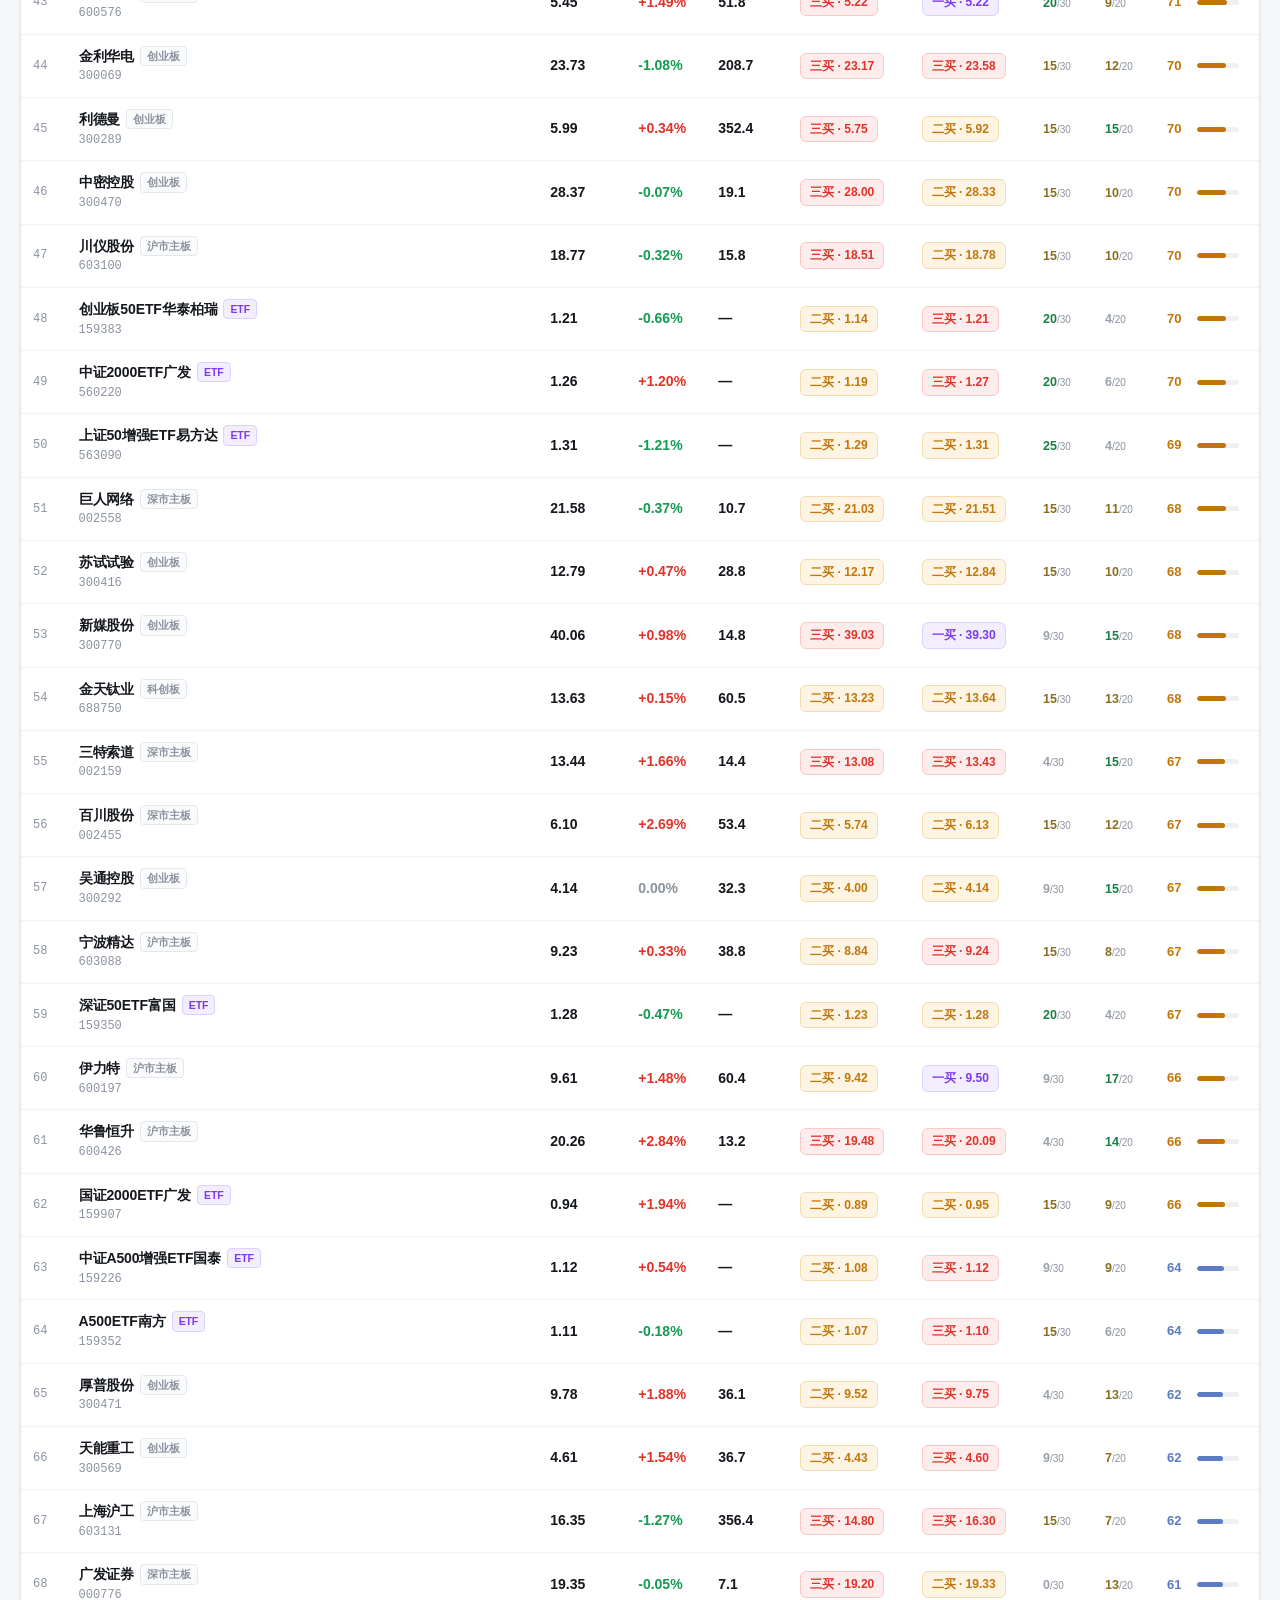
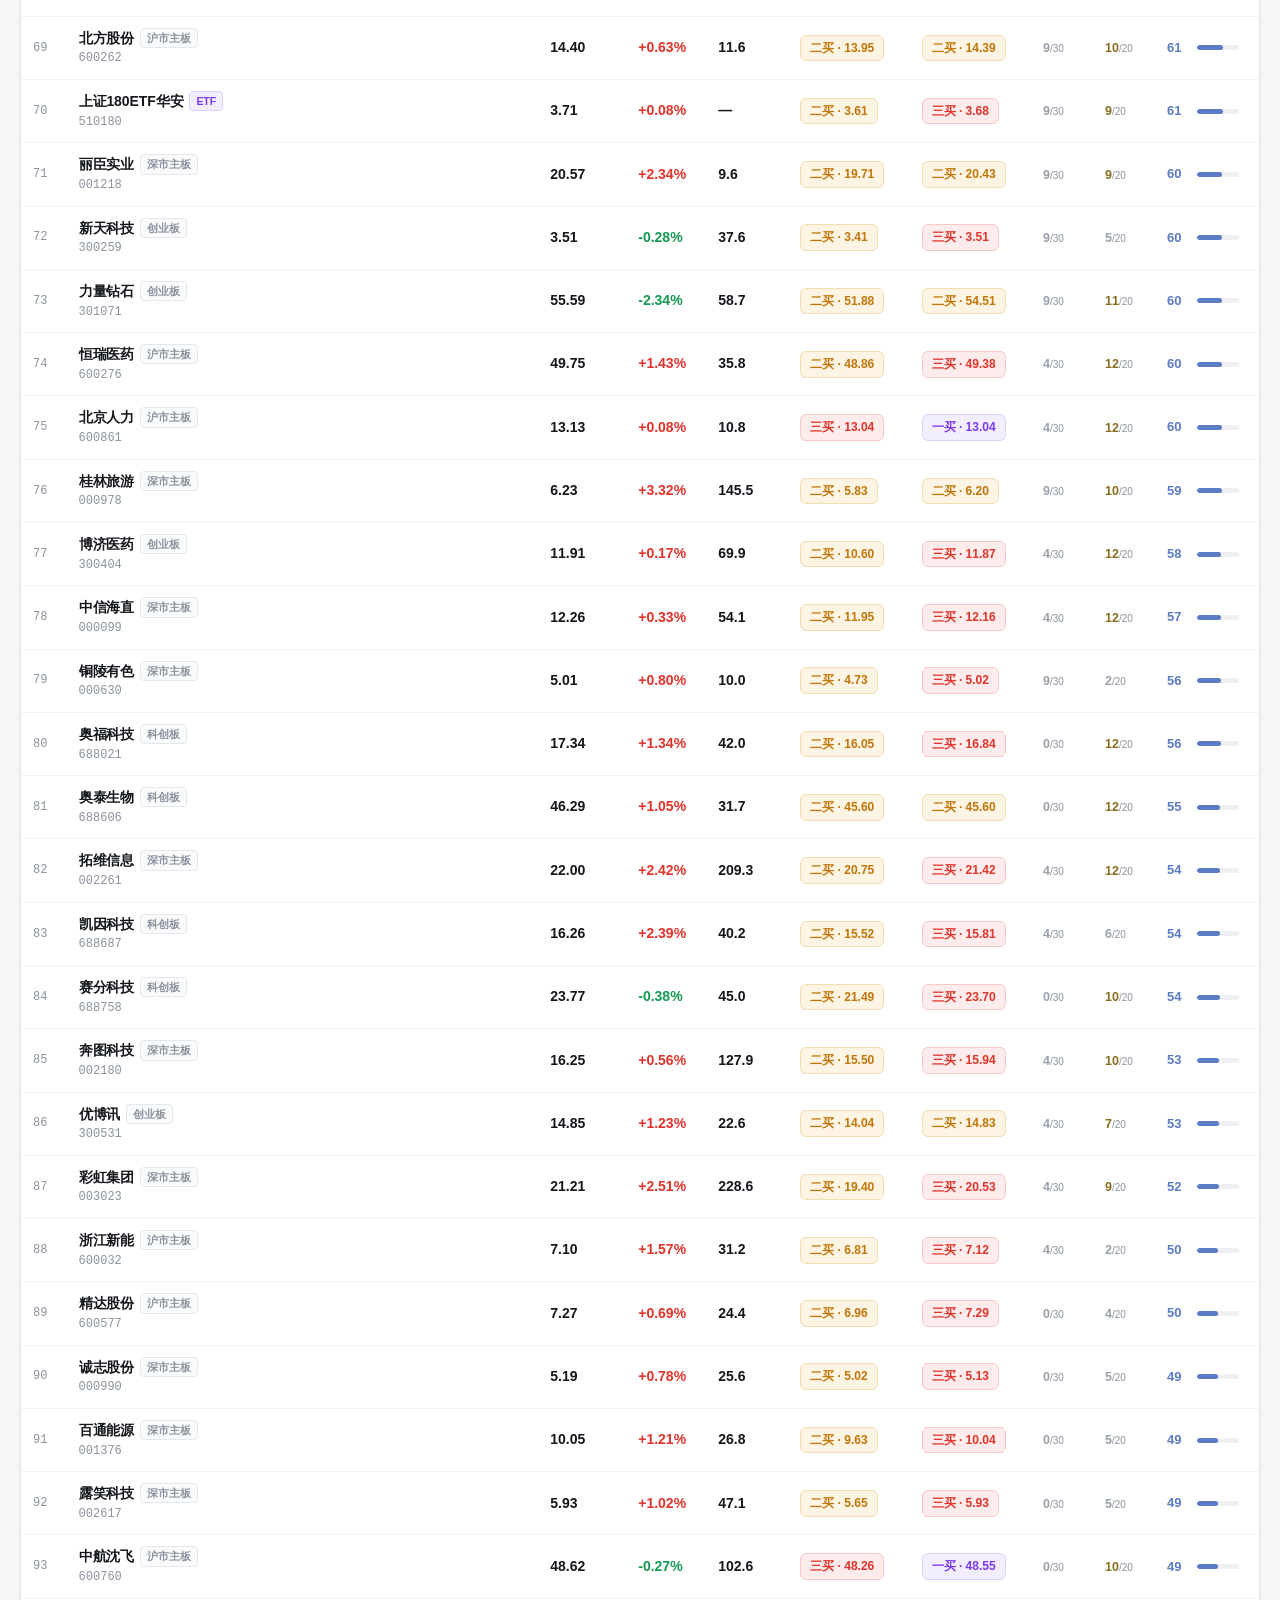
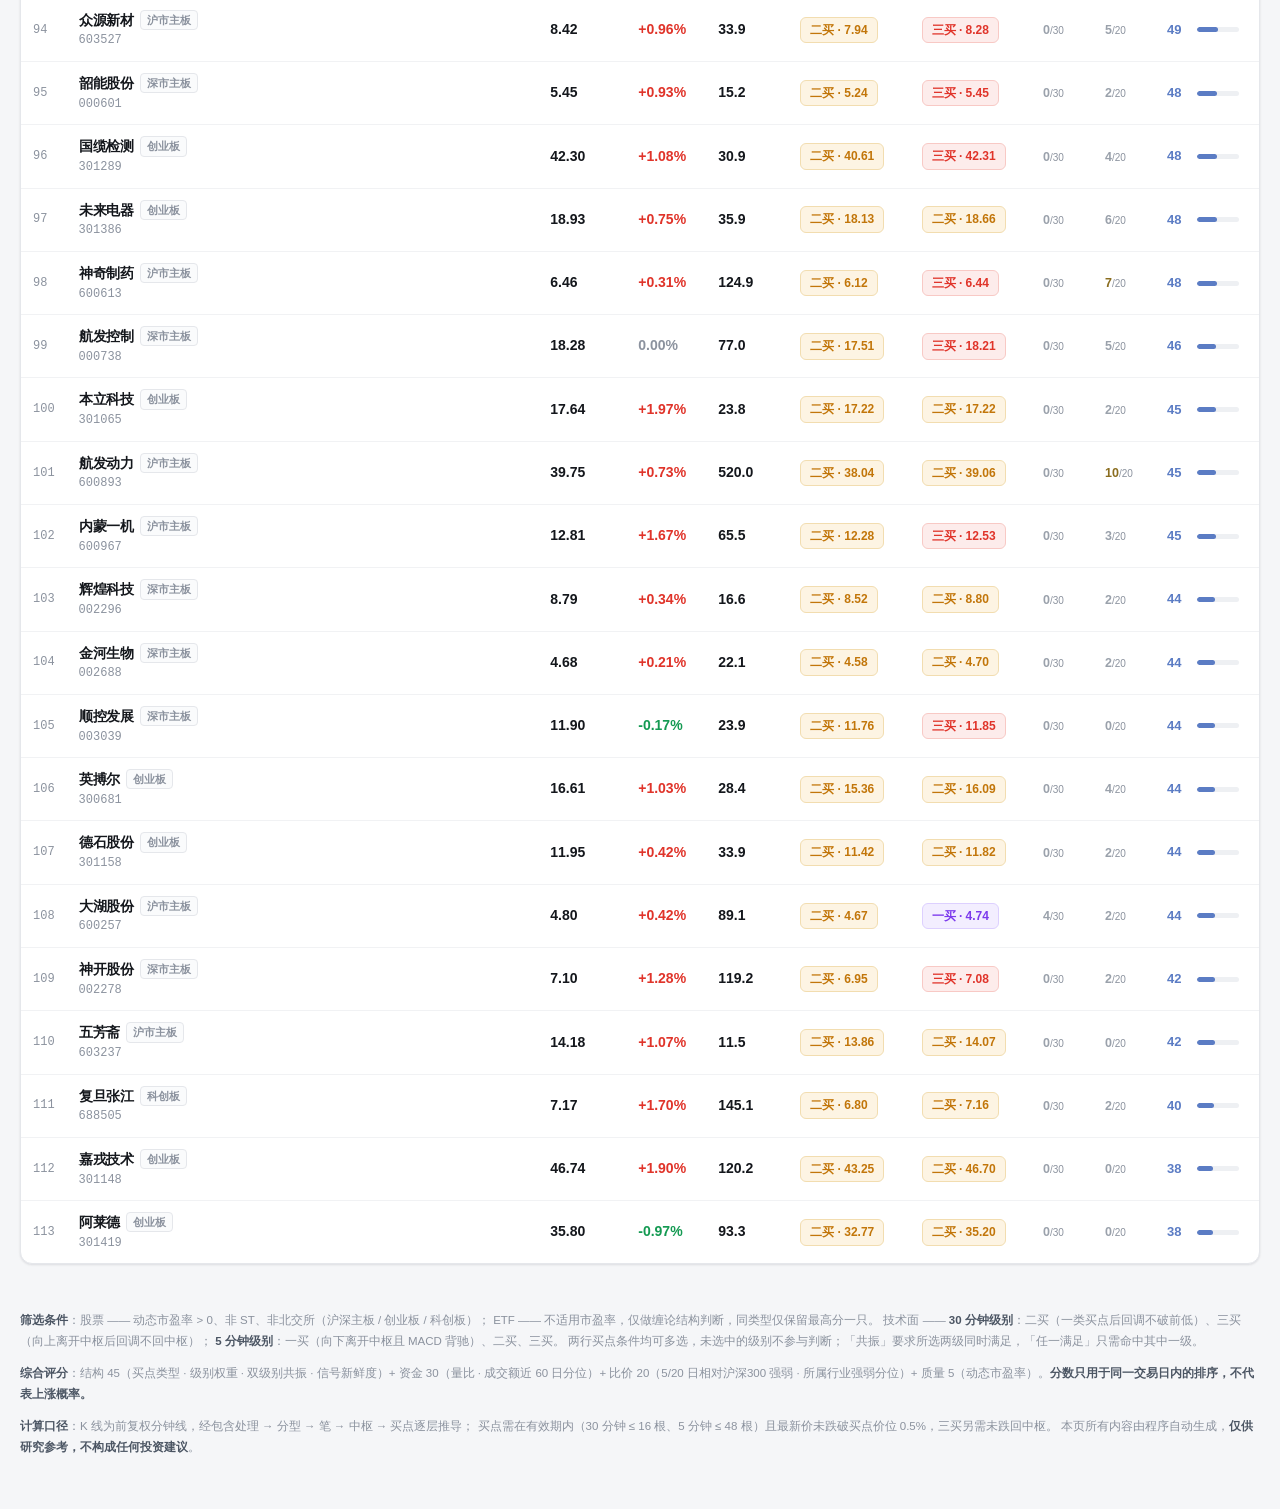
==== commit 71604387: "feat: P0 多因子评分（结构45/资金30/比价20/质量5）：量比、成交额分位、相对沪深300强度、行业强弱分位；页面新增资金/比价列与评分构成明细；修复东财快照翻页提前终止" ====
--- a/index.html
+++ b/index.html
@@ -117,6 +117,8 @@
             <th style="width:82px">动态PE</th>
             <th style="width:118px">30分钟</th>
             <th style="width:118px">5分钟</th>
+            <th style="width:62px" title="量比 + 成交额分位（满分 30）">资金</th>
+            <th style="width:62px" title="相对沪深300 强弱 + 行业强弱分位（满分 20）">比价</th>
             <th style="width:104px">综合评分</th>
           </tr>
         </thead>
@@ -137,6 +139,11 @@
     技术面 —— <b>30 分钟级别</b>：二买（一类买点后回调不破前低）、三买（向上离开中枢后回调不回中枢）；
     <b>5 分钟级别</b>：一买（向下离开中枢且 MACD 背驰）、二买、三买。
     两行买点条件均可多选，未选中的级别不参与判断；「共振」要求所选两级同时满足，「任一满足」只需命中其中一级。
+  </p>
+  <p>
+    <b>综合评分</b>：结构 45（买点类型 · 级别权重 · 双级别共振 · 信号新鲜度）+
+    资金 30（量比 · 成交额近 60 日分位）+ 比价 20（5/20 日相对沪深300 强弱 · 所属行业强弱分位）+
+    质量 5（动态市盈率）。<b>分数只用于同一交易日内的排序，不代表上涨概率。</b>
   </p>
   <p>
     <b>计算口径</b>：K 线为前复权分钟线，经包含处理 → 分型 → 笔 → 中枢 → 买点逐层推导；
--- a/assets/style.css
+++ b/assets/style.css
@@ -293,6 +293,29 @@
 .score-bar i { display: block; height: 100%; border-radius: 3px; }
 .score-num { font-weight: 700; font-size: 13px; min-width: 22px; }
 
+/* 因子（资金 / 比价） */
+.fac-cell { font-variant-numeric: tabular-nums; }
+.facv { font-weight: 600; font-size: 12.5px; }
+.facv small { font-weight: 500; font-size: 10px; color: var(--text-3); }
+.facv.strong { color: #1a7f45; }
+.facv.mid { color: #8a6d1f; }
+.facv.weak { color: #9aa1ab; }
+.fac-list { margin-top: 14px; display: flex; flex-direction: column; gap: 7px; }
+.fac-row { display: flex; align-items: center; gap: 9px; font-size: 12px; }
+.fac-k { width: 30px; color: var(--text-3); flex: none; }
+.fac-bar { flex: 1; height: 6px; border-radius: 3px; background: #eef0f3; overflow: hidden; }
+.fac-bar i { display: block; height: 100%; border-radius: 3px; }
+.fac-v { width: 46px; text-align: right; font-weight: 600; font-variant-numeric: tabular-nums; }
+.fac-v small { font-weight: 500; color: var(--text-3); font-size: 10px; }
+.mtr { display: flex; flex-wrap: wrap; gap: 10px 16px; margin-top: 12px; padding: 10px 12px;
+  background: var(--surface-2); border-radius: var(--radius-sm); }
+.mtr-i { display: flex; align-items: baseline; gap: 5px; font-size: 12px; }
+.mtr-i em { font-style: normal; color: var(--text-3); }
+.mtr-i b { font-weight: 600; font-variant-numeric: tabular-nums; }
+.why-list { display: flex; flex-wrap: wrap; gap: 6px; margin-top: 10px; }
+.why { font-size: 11px; color: #1f4f8a; background: #eef4ff; border: 1px solid #d8e5fb;
+  border-radius: 999px; padding: 2px 9px; }
+
 /* 移动端卡片 */
 .card-list { display: none; padding: 12px; gap: 10px; flex-direction: column; }
 .sig-card {
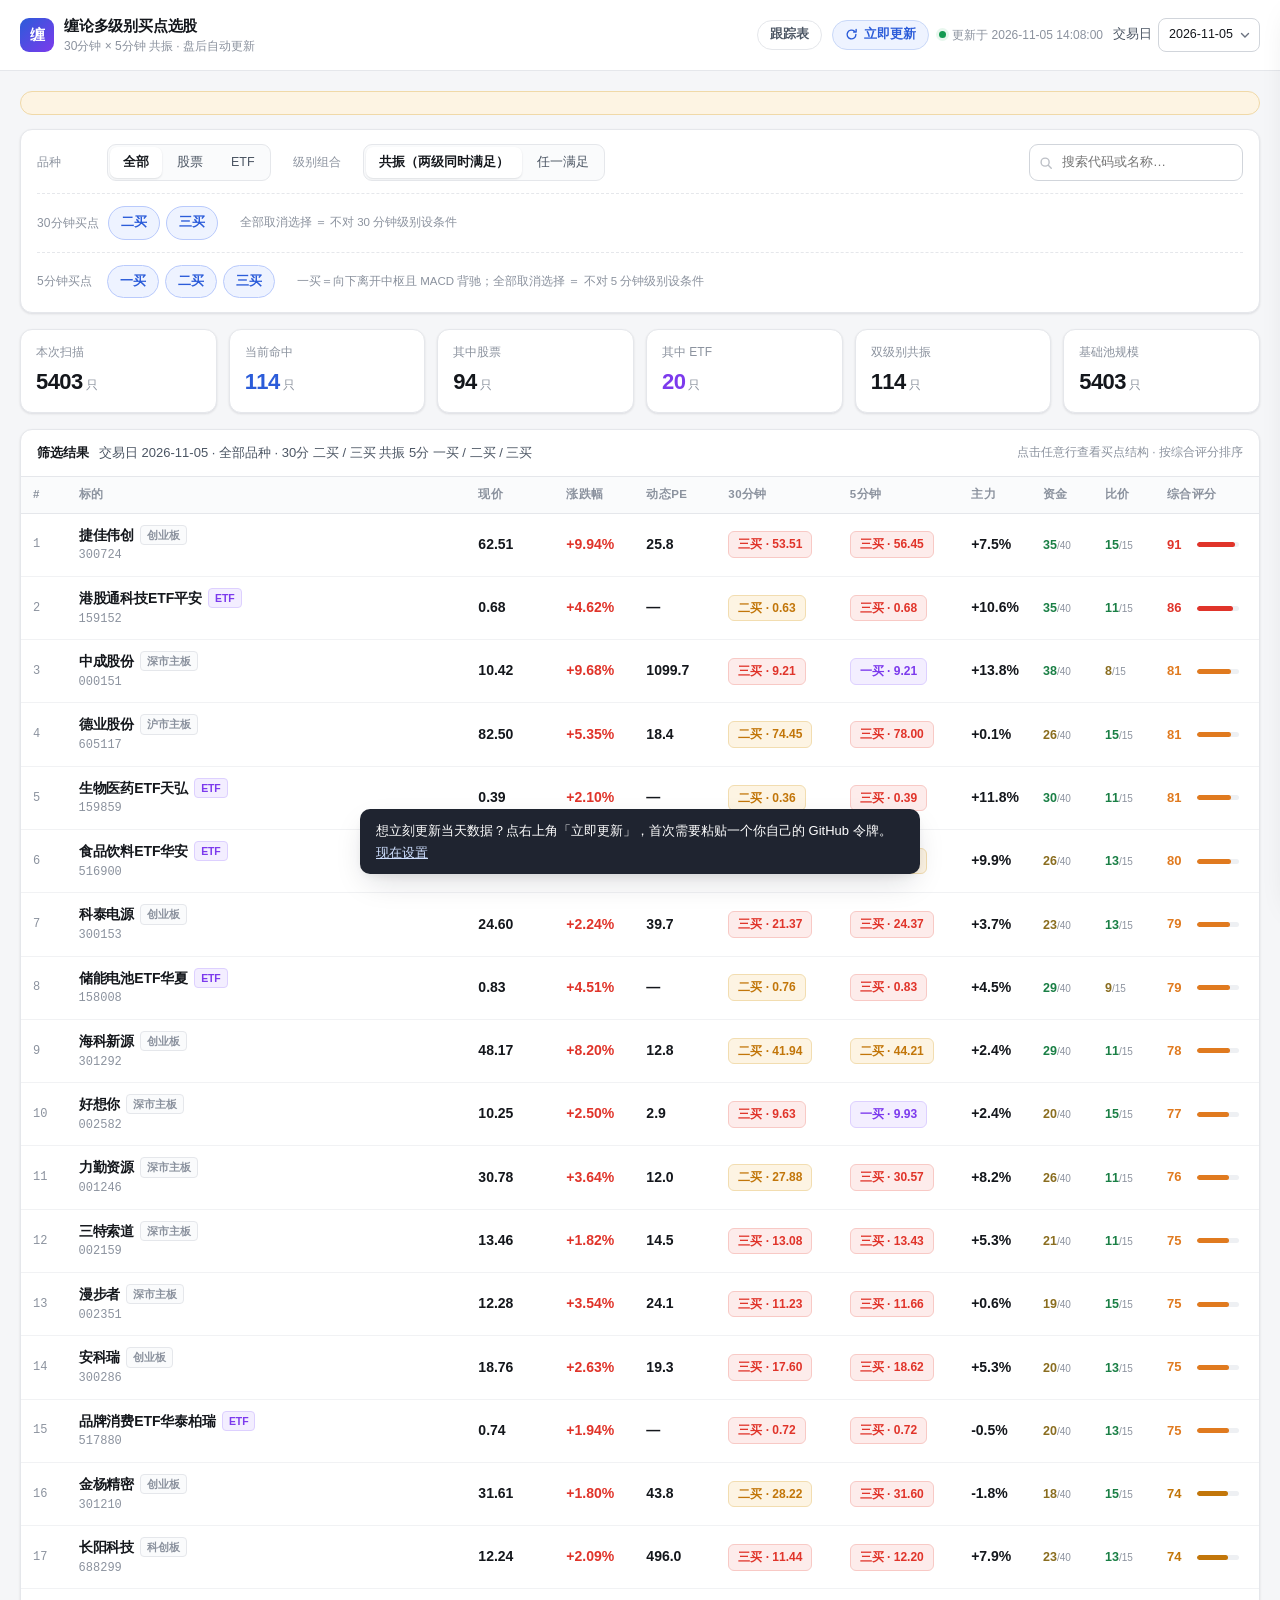
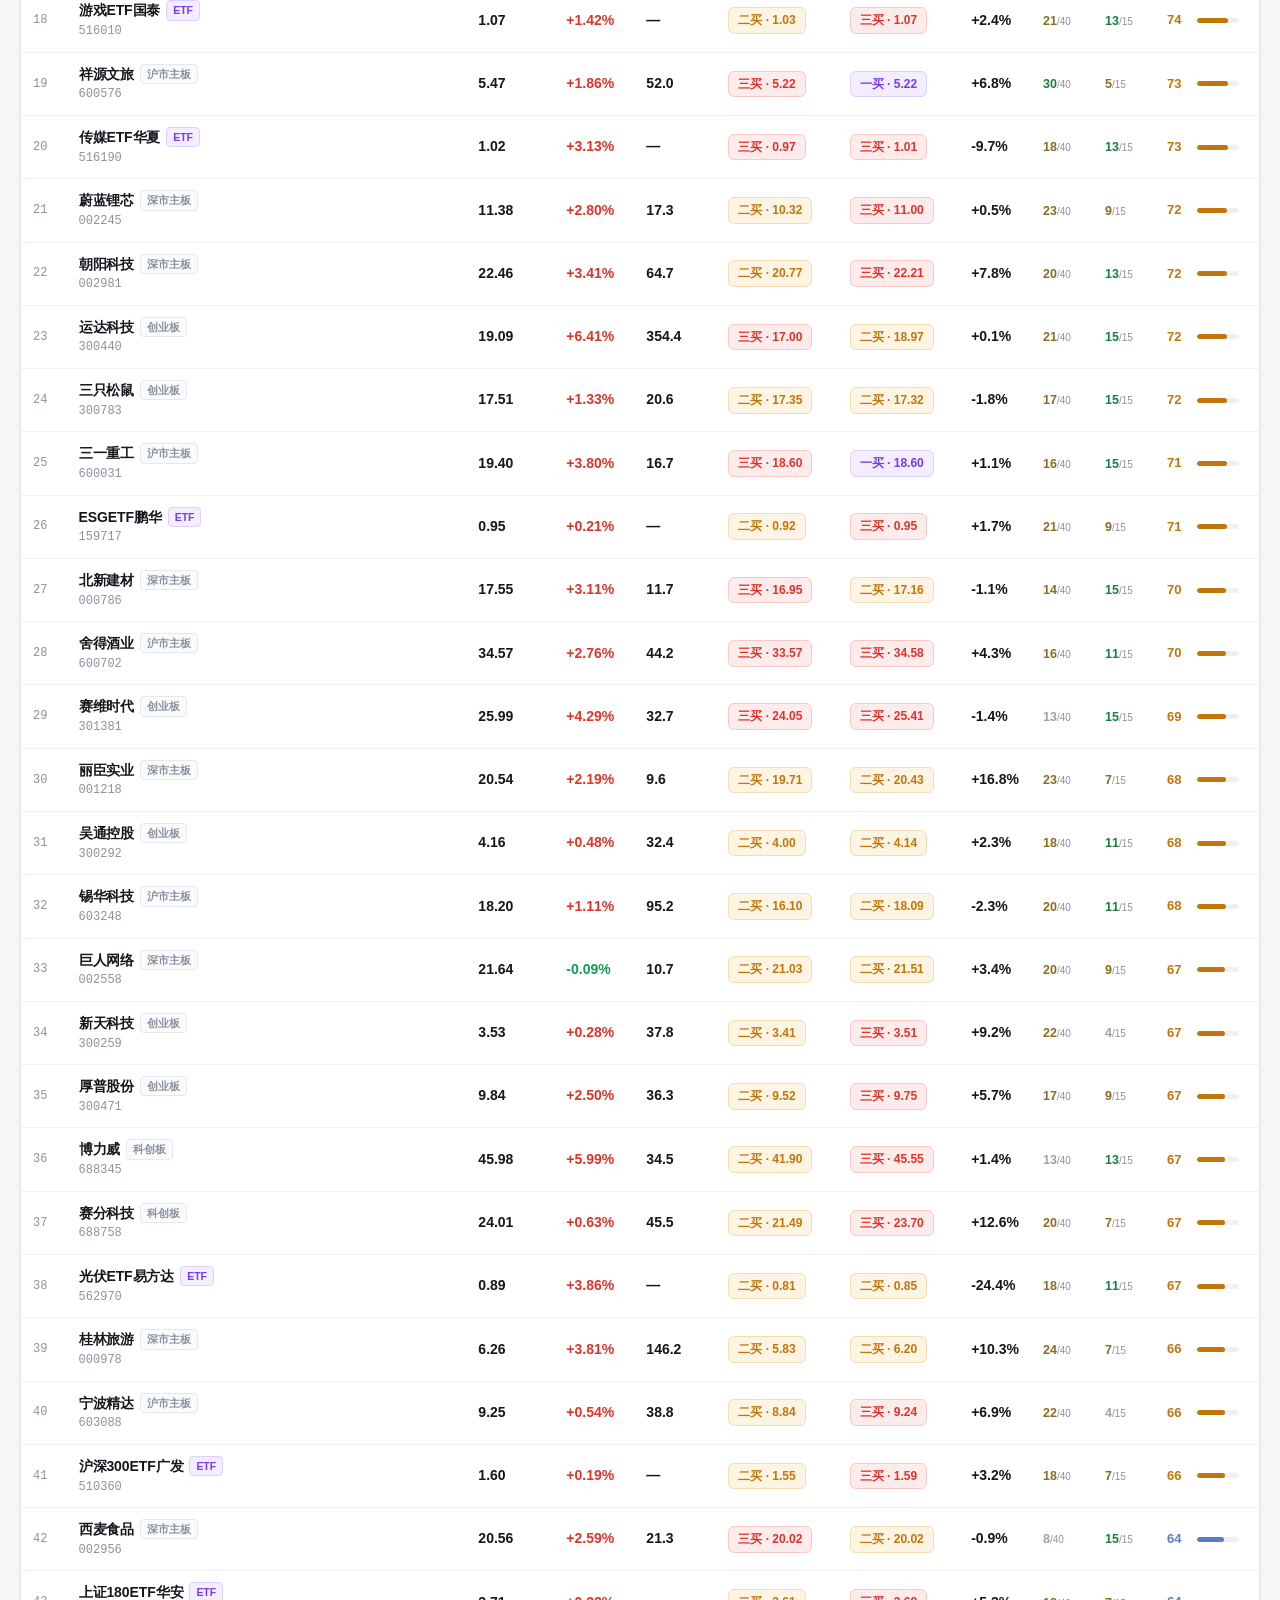
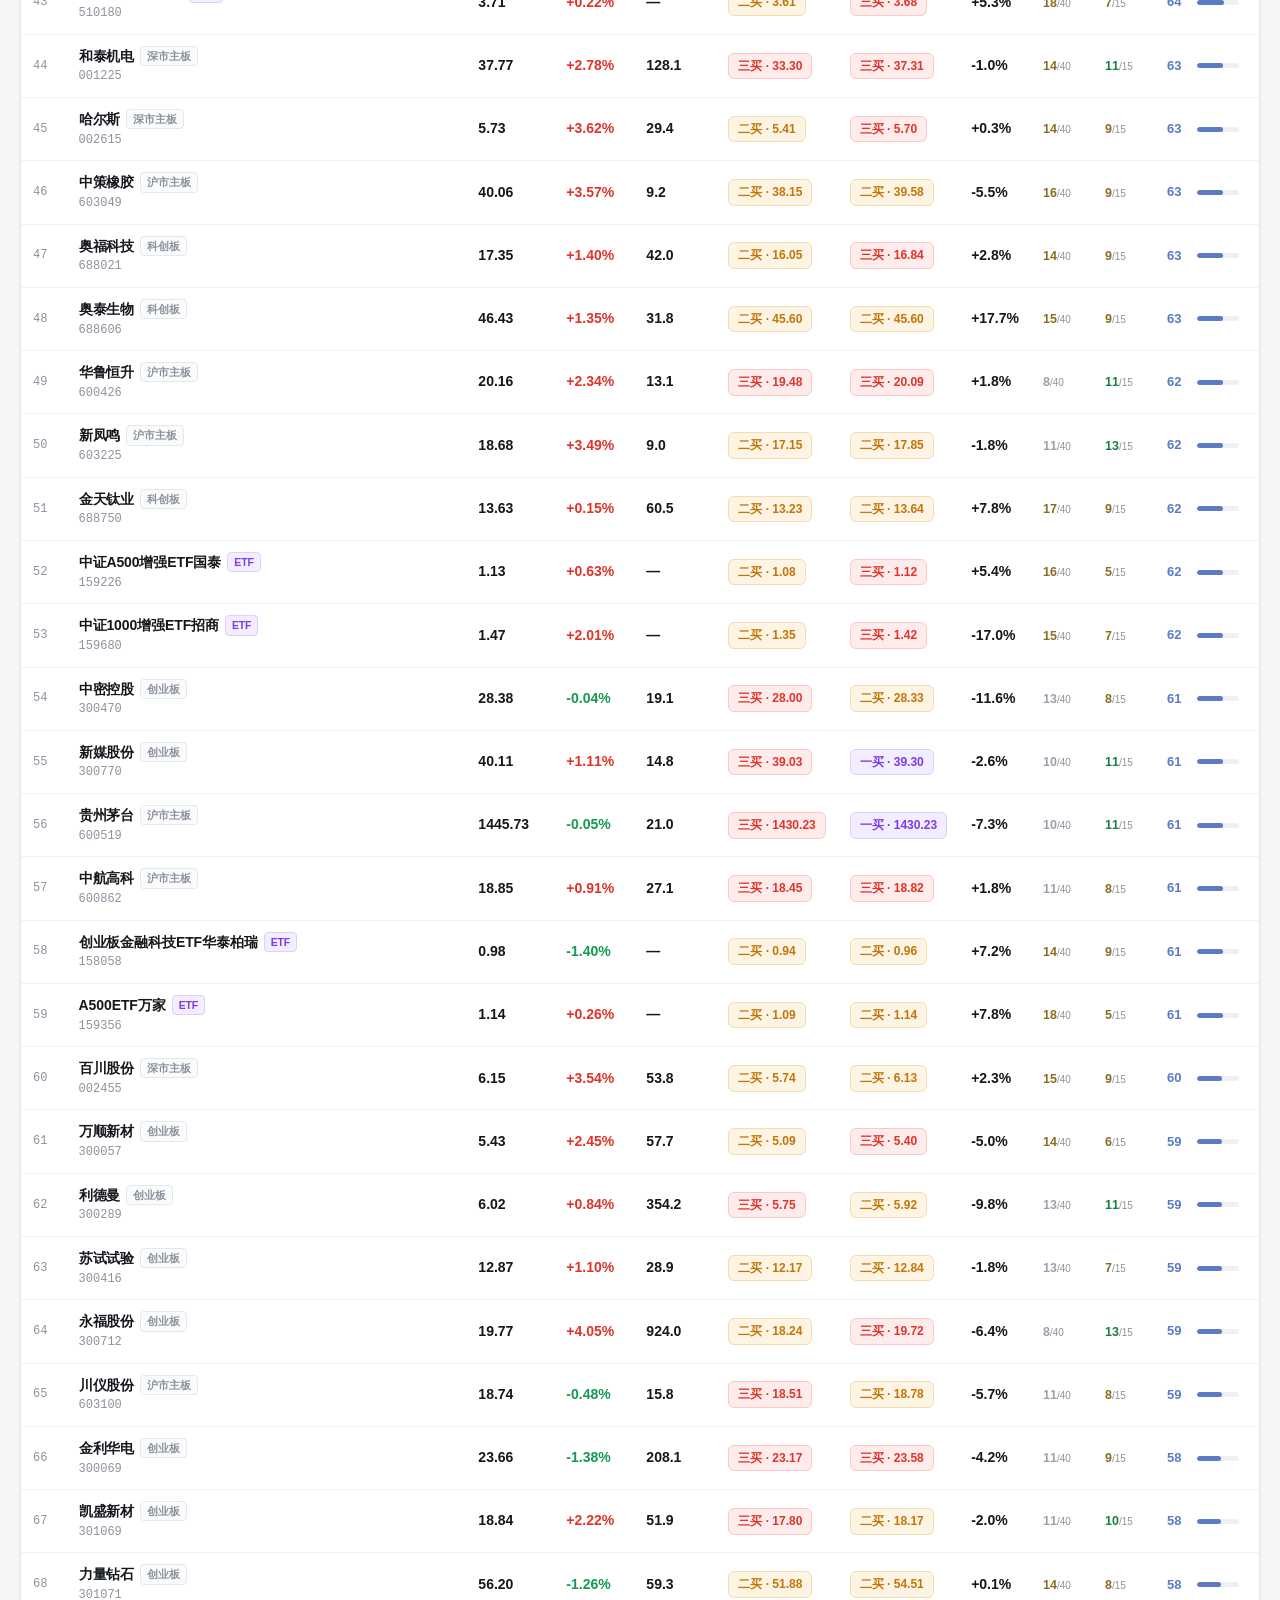
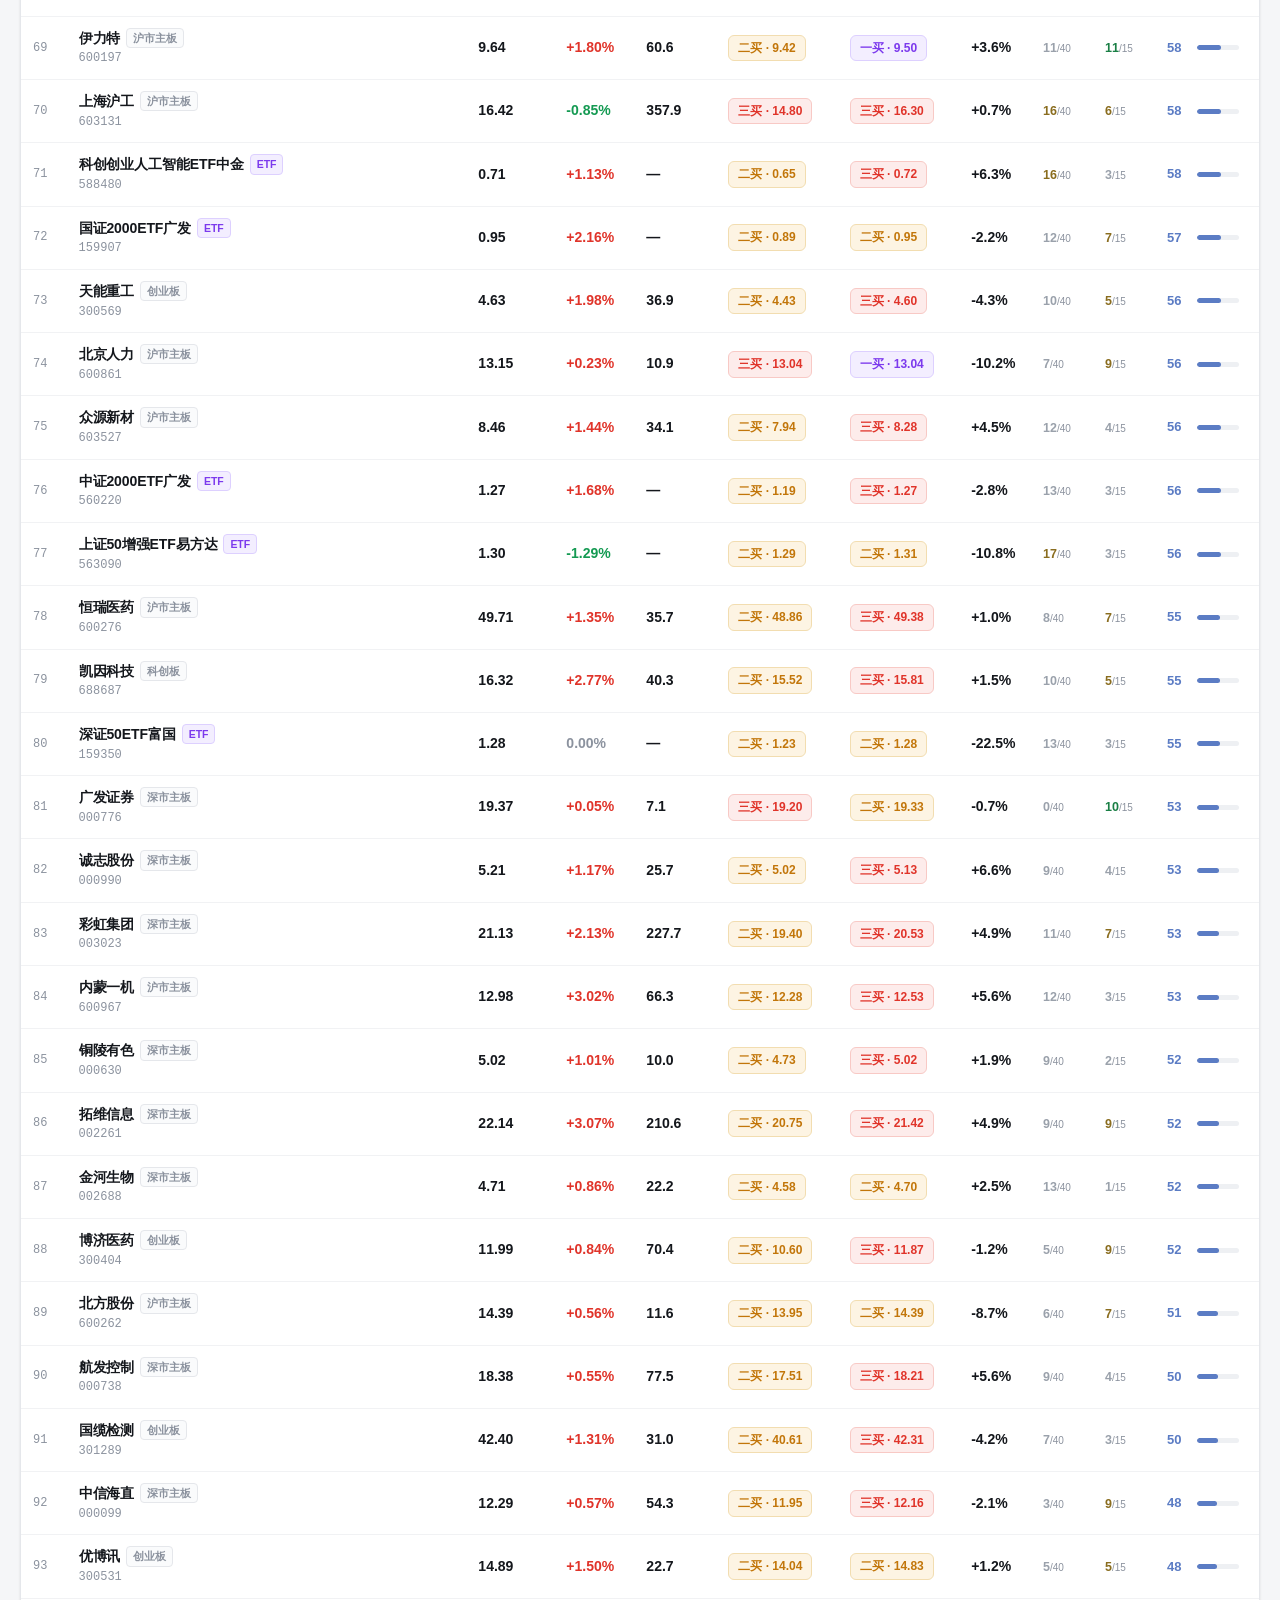
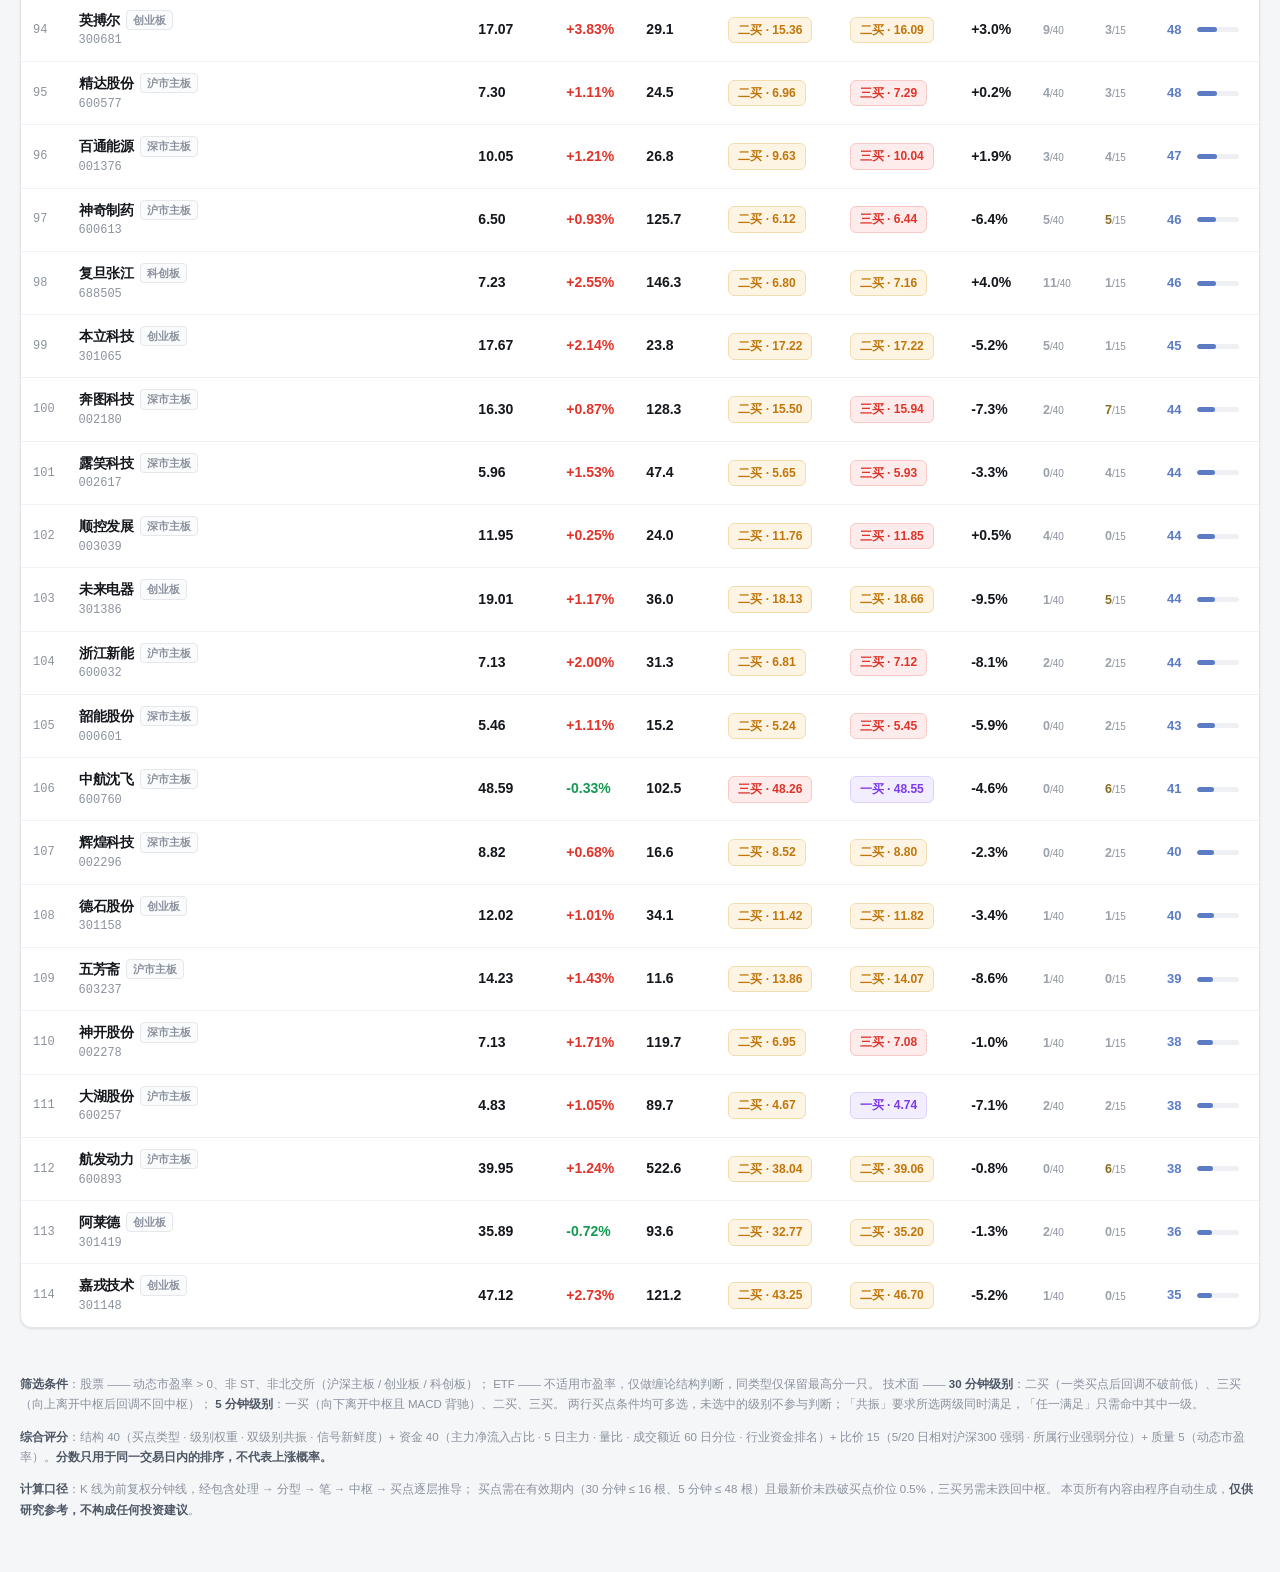
==== commit 935e4837: "feat: P1 主力资金流因子——当日主力净占比12分+5日主力净占比7分+行业资金排名5分，权重调整为结构40/资金40/比价15/质量5" ====
--- a/index.html
+++ b/index.html
@@ -117,8 +117,9 @@
             <th style="width:82px">动态PE</th>
             <th style="width:118px">30分钟</th>
             <th style="width:118px">5分钟</th>
-            <th style="width:62px" title="量比 + 成交额分位（满分 30）">资金</th>
-            <th style="width:62px" title="相对沪深300 强弱 + 行业强弱分位（满分 20）">比价</th>
+            <th style="width:68px" title="当日主力净流入占成交额（东财口径：超大单+大单）">主力</th>
+            <th style="width:62px" title="主力净流入 + 5日主力 + 量比 + 成交额分位 + 行业资金排名（满分 40）">资金</th>
+            <th style="width:62px" title="相对沪深300 强弱 + 行业强弱分位（满分 15）">比价</th>
             <th style="width:104px">综合评分</th>
           </tr>
         </thead>
@@ -141,8 +142,9 @@
     两行买点条件均可多选，未选中的级别不参与判断；「共振」要求所选两级同时满足，「任一满足」只需命中其中一级。
   </p>
   <p>
-    <b>综合评分</b>：结构 45（买点类型 · 级别权重 · 双级别共振 · 信号新鲜度）+
-    资金 30（量比 · 成交额近 60 日分位）+ 比价 20（5/20 日相对沪深300 强弱 · 所属行业强弱分位）+
+    <b>综合评分</b>：结构 40（买点类型 · 级别权重 · 双级别共振 · 信号新鲜度）+
+    资金 40（主力净流入占比 · 5 日主力 · 量比 · 成交额近 60 日分位 · 行业资金排名）+
+    比价 15（5/20 日相对沪深300 强弱 · 所属行业强弱分位）+
     质量 5（动态市盈率）。<b>分数只用于同一交易日内的排序，不代表上涨概率。</b>
   </p>
   <p>
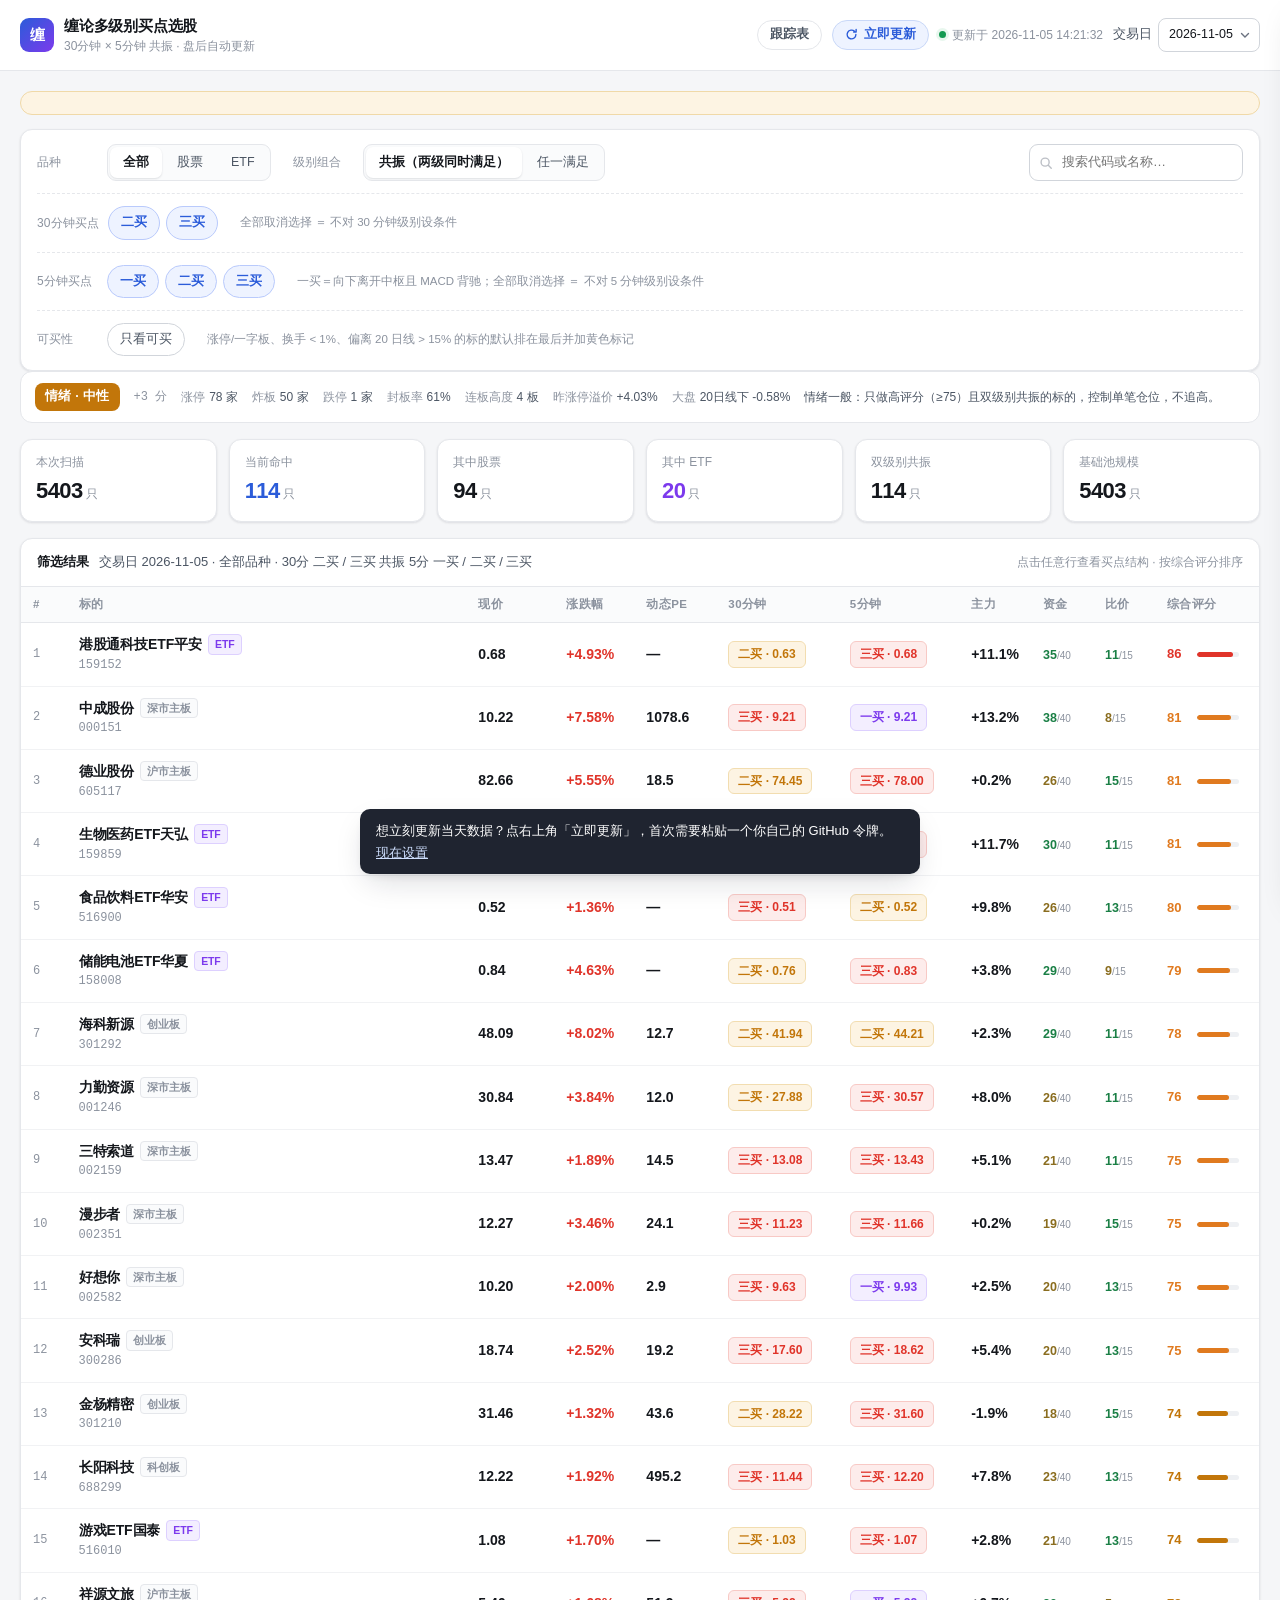
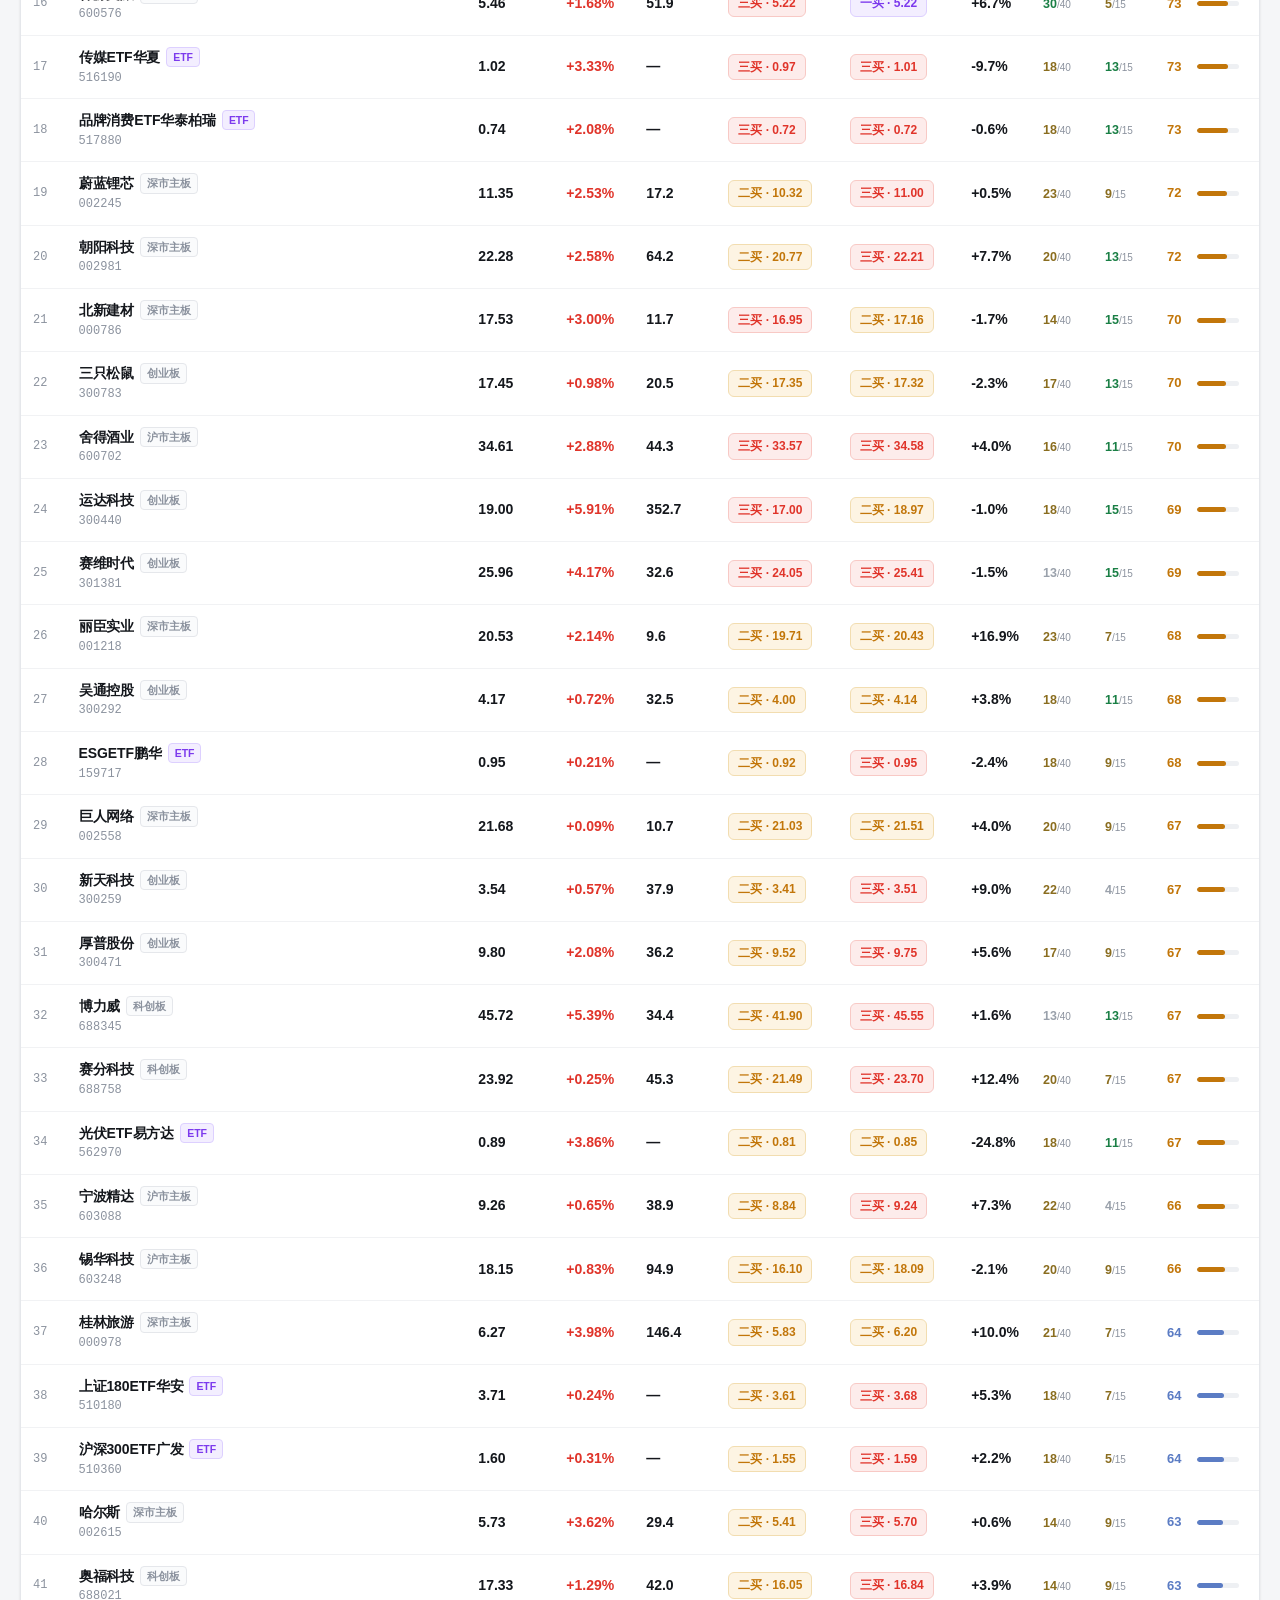
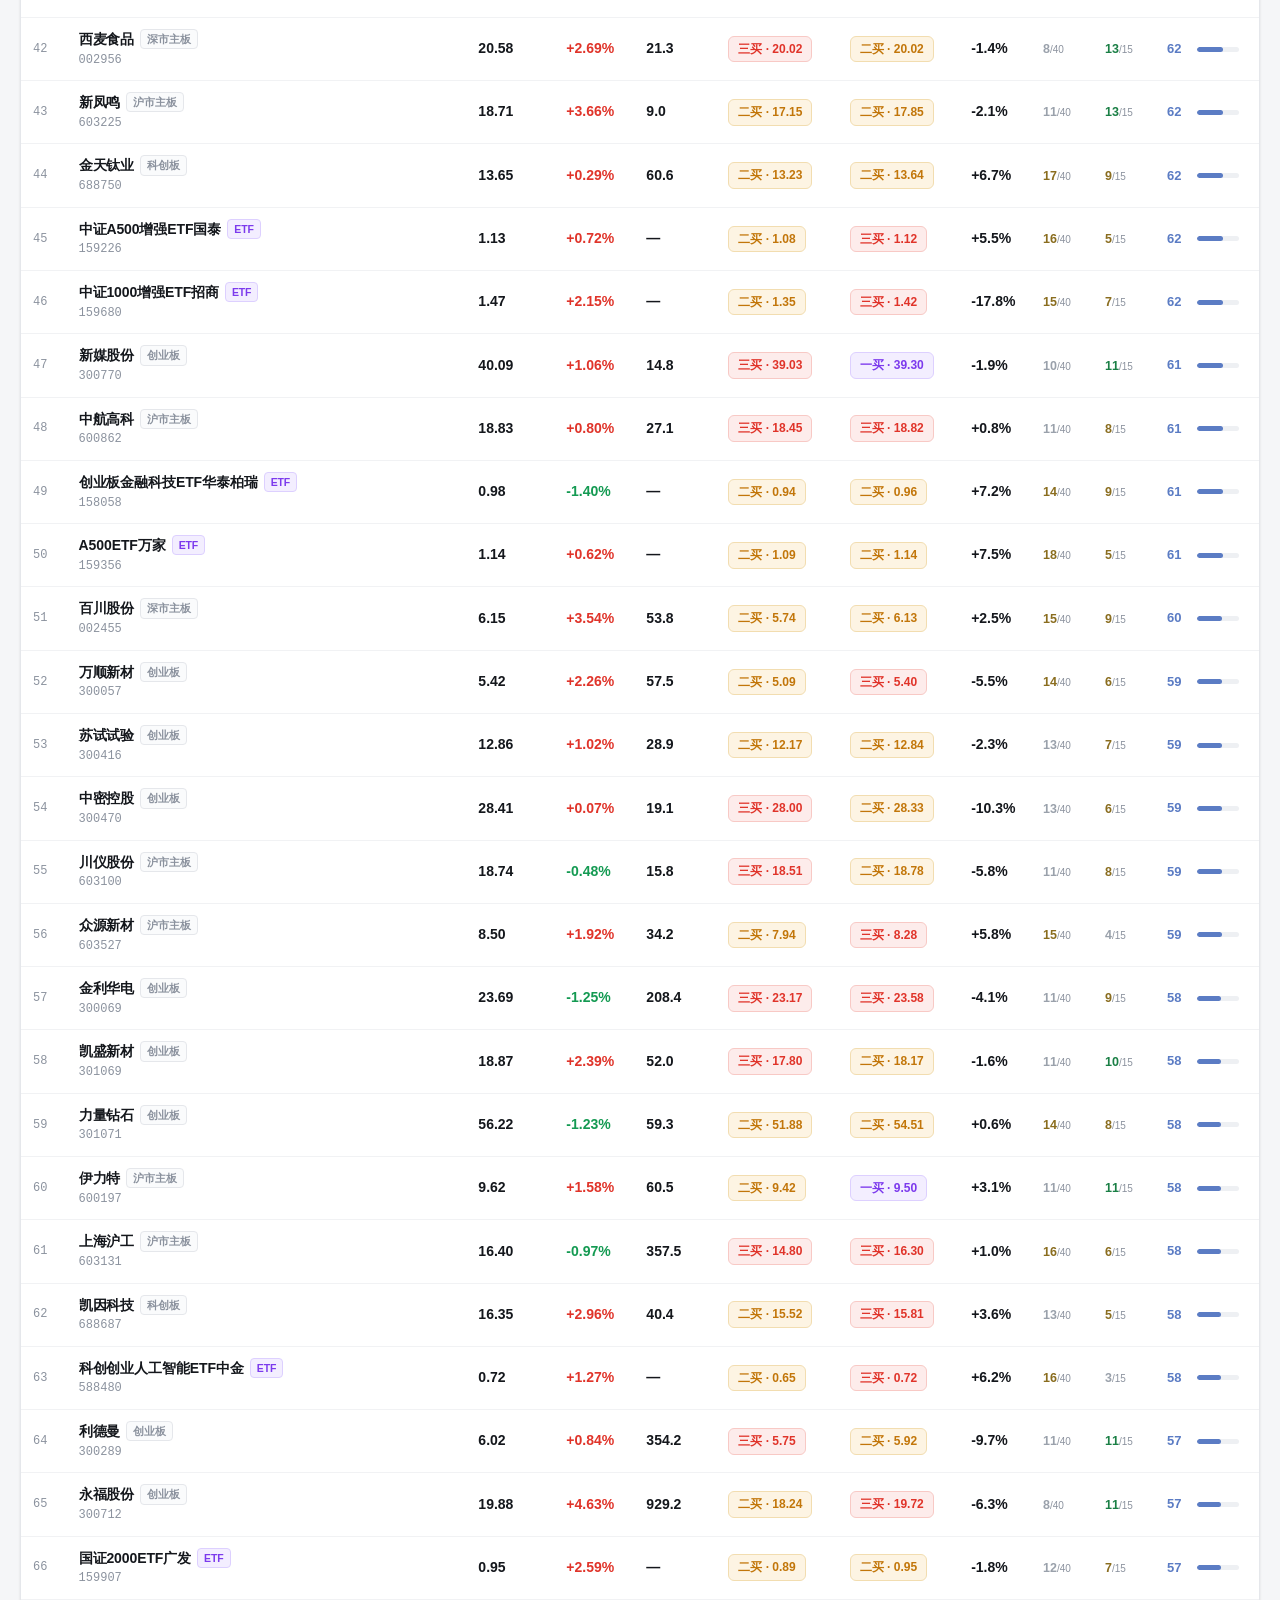
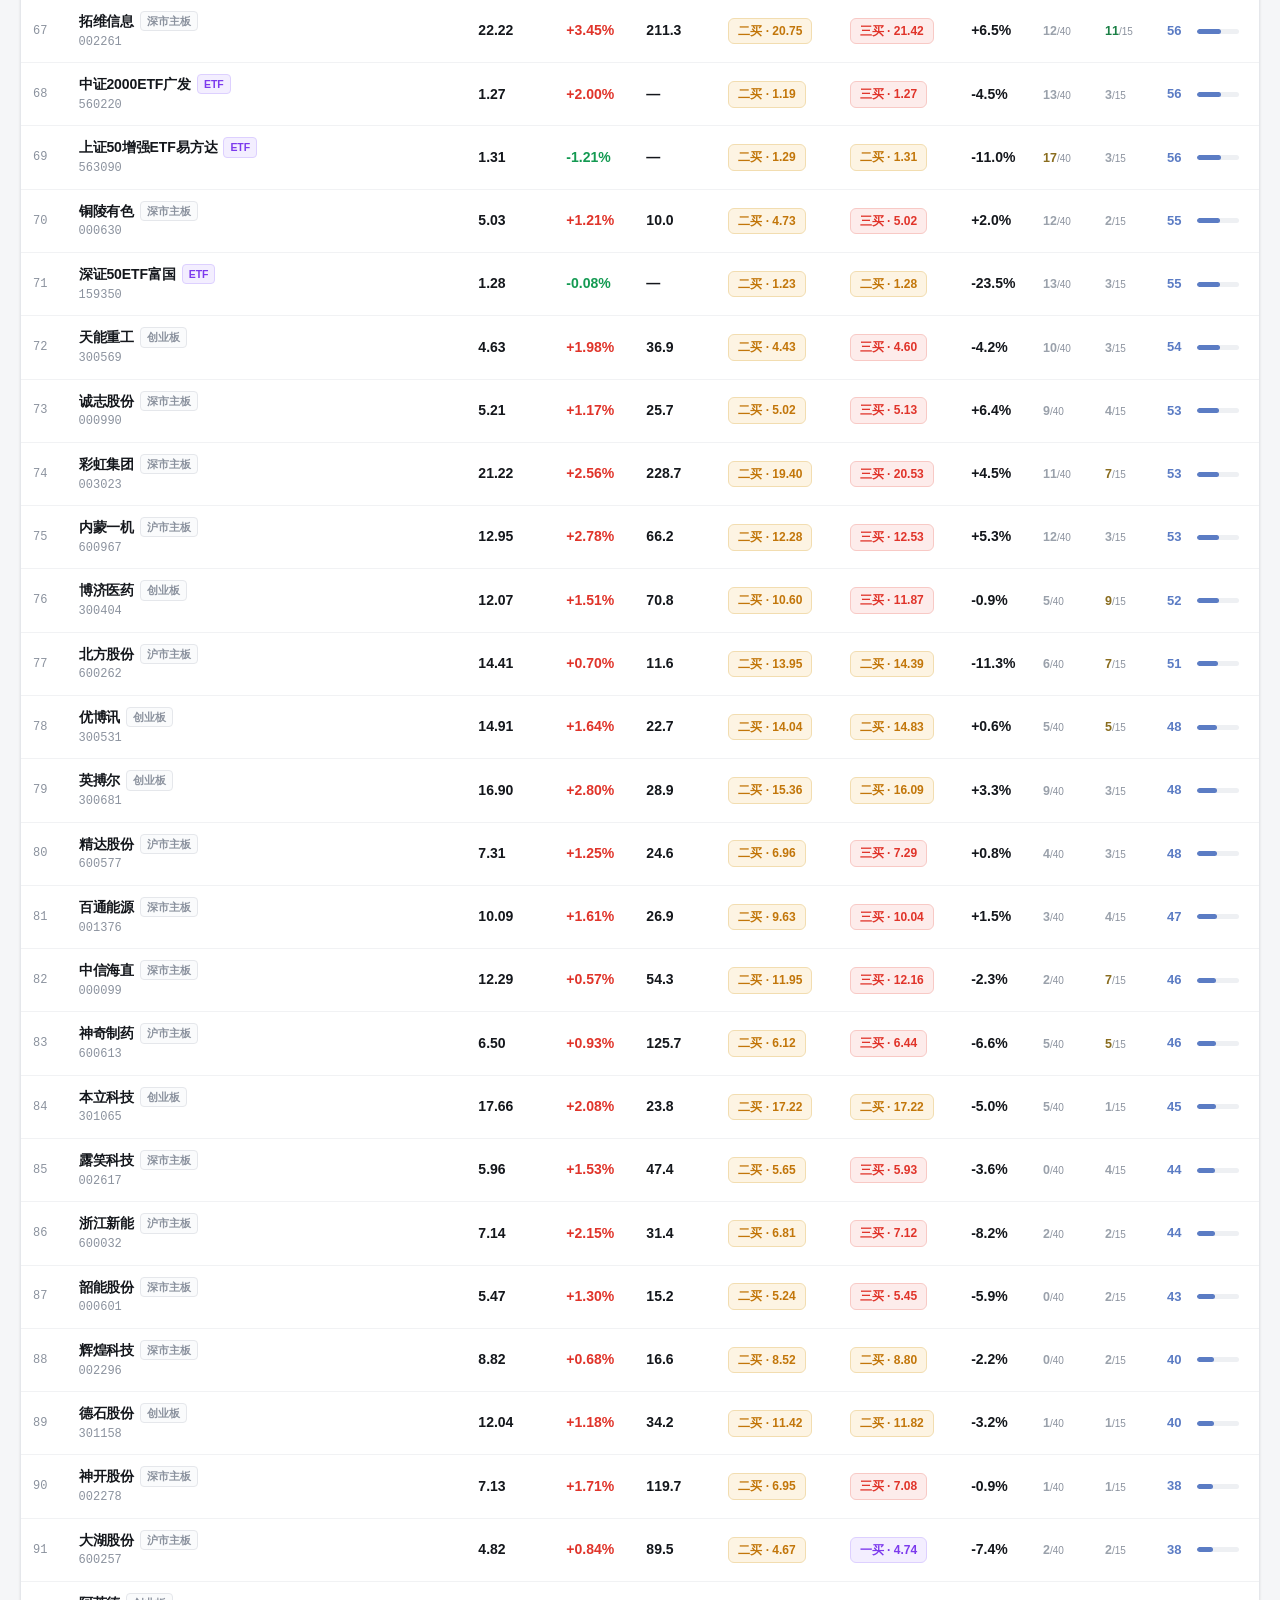
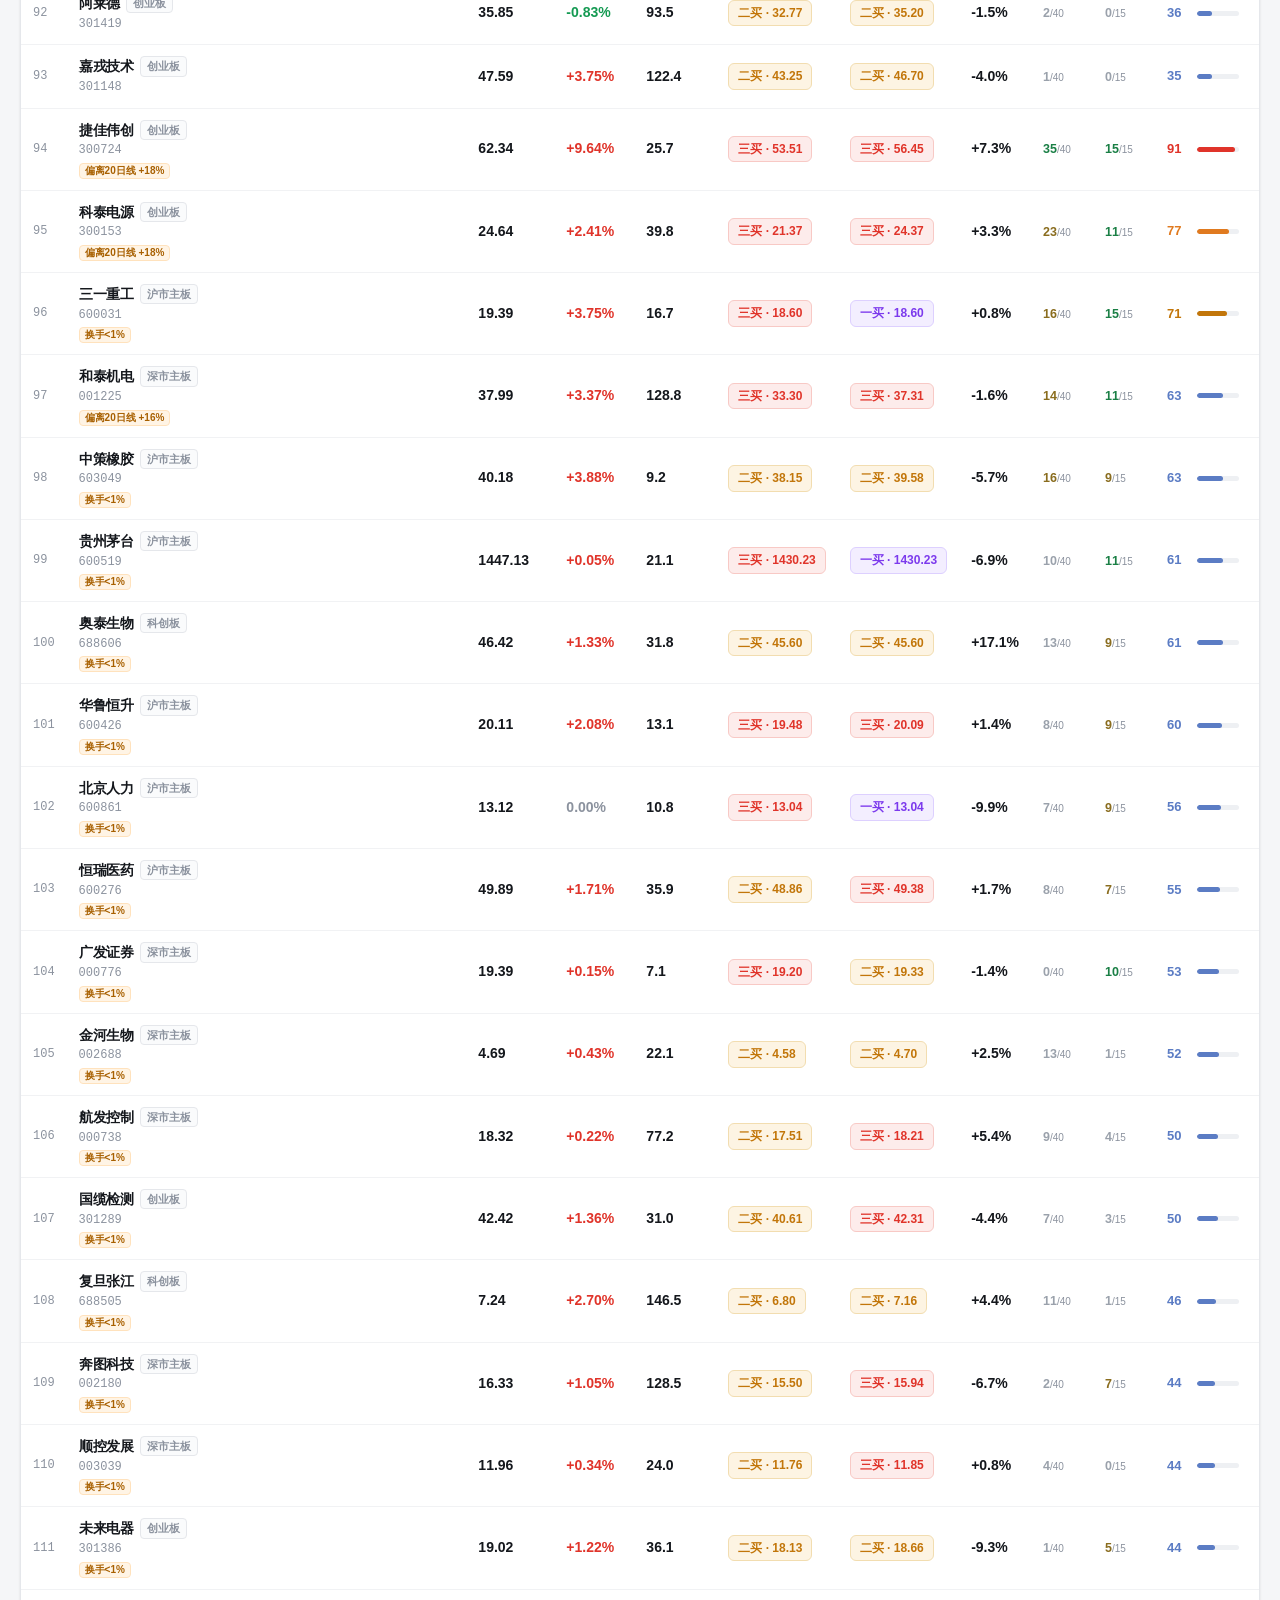
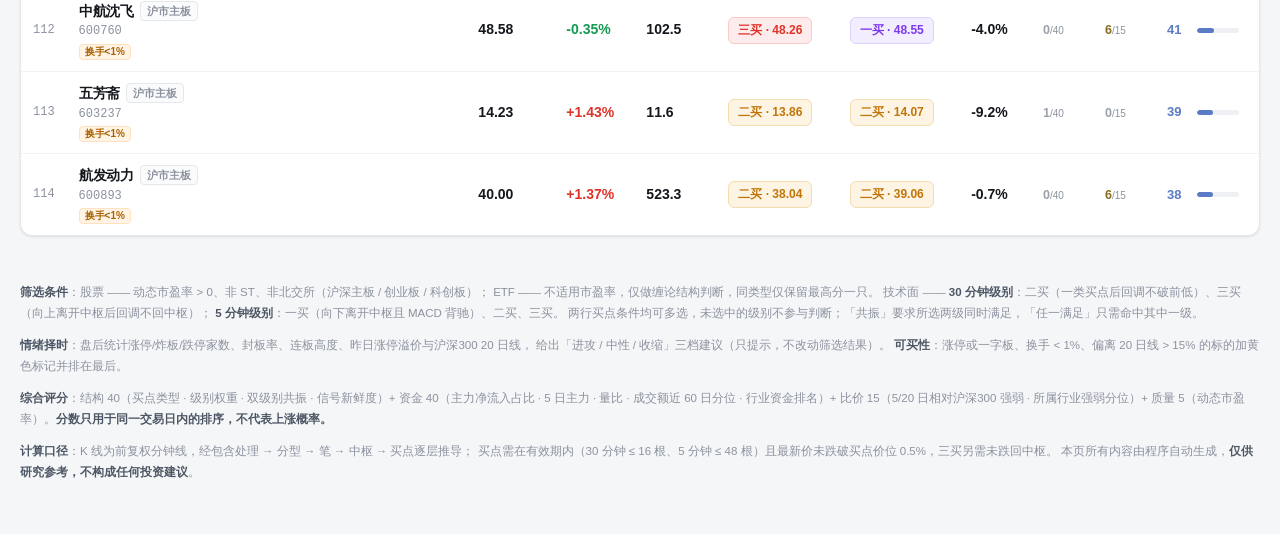
==== commit 34f4de48: "feat: P2 情绪择时（涨停/炸板/跌停/封板率/连板/昨涨停溢价/大盘20日线→进攻·中性·收缩三档）+ 可买性过滤（涨停/换手<1%/偏离20日线>15% 加黄标置底，可一键隐藏）；跟踪表优先" ====
--- a/index.html
+++ b/index.html
@@ -95,7 +95,20 @@
       </div>
       <span class="ctrl-note">一买＝向下离开中枢且 MACD 背驰；全部取消选择 ＝ 不对 5 分钟级别设条件</span>
     </div>
+
+    <!-- 第 4 行：可买性（P2） -->
+    <div class="ctrl-row">
+      <div class="ctrl-group">
+        <span class="ctrl-label">可买性</span>
+        <div class="chip-row" id="buyChips">
+          <button class="chip" data-buy="only" aria-pressed="false">只看可买</button>
+        </div>
+      </div>
+      <span class="ctrl-note">涨停/一字板、换手 &lt; 1%、偏离 20 日线 &gt; 15% 的标的默认排在最后并加黄色标记</span>
+    </div>
   </section>
+
+  <section class="mood" id="mood" hidden></section>
 
   <section class="stats" id="stats"></section>
 
@@ -142,6 +155,11 @@
     两行买点条件均可多选，未选中的级别不参与判断；「共振」要求所选两级同时满足，「任一满足」只需命中其中一级。
   </p>
   <p>
+    <b>情绪择时</b>：盘后统计涨停/炸板/跌停家数、封板率、连板高度、昨日涨停溢价与沪深300 20 日线，
+    给出「进攻 / 中性 / 收缩」三档建议（只提示，不改动筛选结果）。
+    <b>可买性</b>：涨停或一字板、换手 &lt; 1%、偏离 20 日线 &gt; 15% 的标的加黄色标记并排在最后。
+  </p>
+  <p>
     <b>综合评分</b>：结构 40（买点类型 · 级别权重 · 双级别共振 · 信号新鲜度）+
     资金 40（主力净流入占比 · 5 日主力 · 量比 · 成交额近 60 日分位 · 行业资金排名）+
     比价 15（5/20 日相对沪深300 强弱 · 所属行业强弱分位）+
--- a/assets/style.css
+++ b/assets/style.css
@@ -196,6 +196,33 @@
 .search input:focus { border-color: var(--accent); box-shadow: 0 0 0 3px var(--accent-soft); }
 .search svg { position: absolute; left: 10px; top: 50%; transform: translateY(-50%); opacity: .45; }
 
+/* ---------------- 情绪档位（P2） ---------------- */
+.mood {
+  display: flex; align-items: center; gap: 10px 14px; flex-wrap: wrap;
+  background: var(--surface); border: 1px solid var(--border);
+  border-radius: 12px; padding: 11px 14px; margin-bottom: 12px;
+}
+.mood[hidden] { display: none; }
+.mood-lv {
+  display: inline-flex; align-items: center; font-size: 12.5px; font-weight: 700;
+  padding: 4px 10px; border-radius: 8px; color: #fff; letter-spacing: .3px; flex: none;
+}
+.mood-lv.attack { background: #e0342a; }
+.mood-lv.neutral { background: #c2760a; }
+.mood-lv.shrink { background: #5b6472; }
+.mood-score { font-size: 12px; color: var(--text-3); font-family: var(--mono); flex: none; }
+.mood-items { display: flex; gap: 4px 14px; flex-wrap: wrap; font-size: 12px; color: var(--text-2); }
+.mood-items em { font-style: normal; color: var(--text-3); margin-right: 4px; }
+.mood-adv { flex: 1 1 260px; min-width: 200px; font-size: 12px; color: var(--text-2); line-height: 1.5; }
+
+/* 可买性标记 */
+.flag {
+  display: inline-block; font-size: 10px; line-height: 1; padding: 2px 5px;
+  border-radius: 4px; background: #fff4e5; color: #a86000;
+  border: 1px solid #ffe2bd; font-weight: 600; white-space: nowrap;
+}
+.cell-flags { margin-top: 3px; display: flex; gap: 3px; flex-wrap: wrap; }
+
 /* ---------------- 统计 ---------------- */
 .stats {
   display: grid;
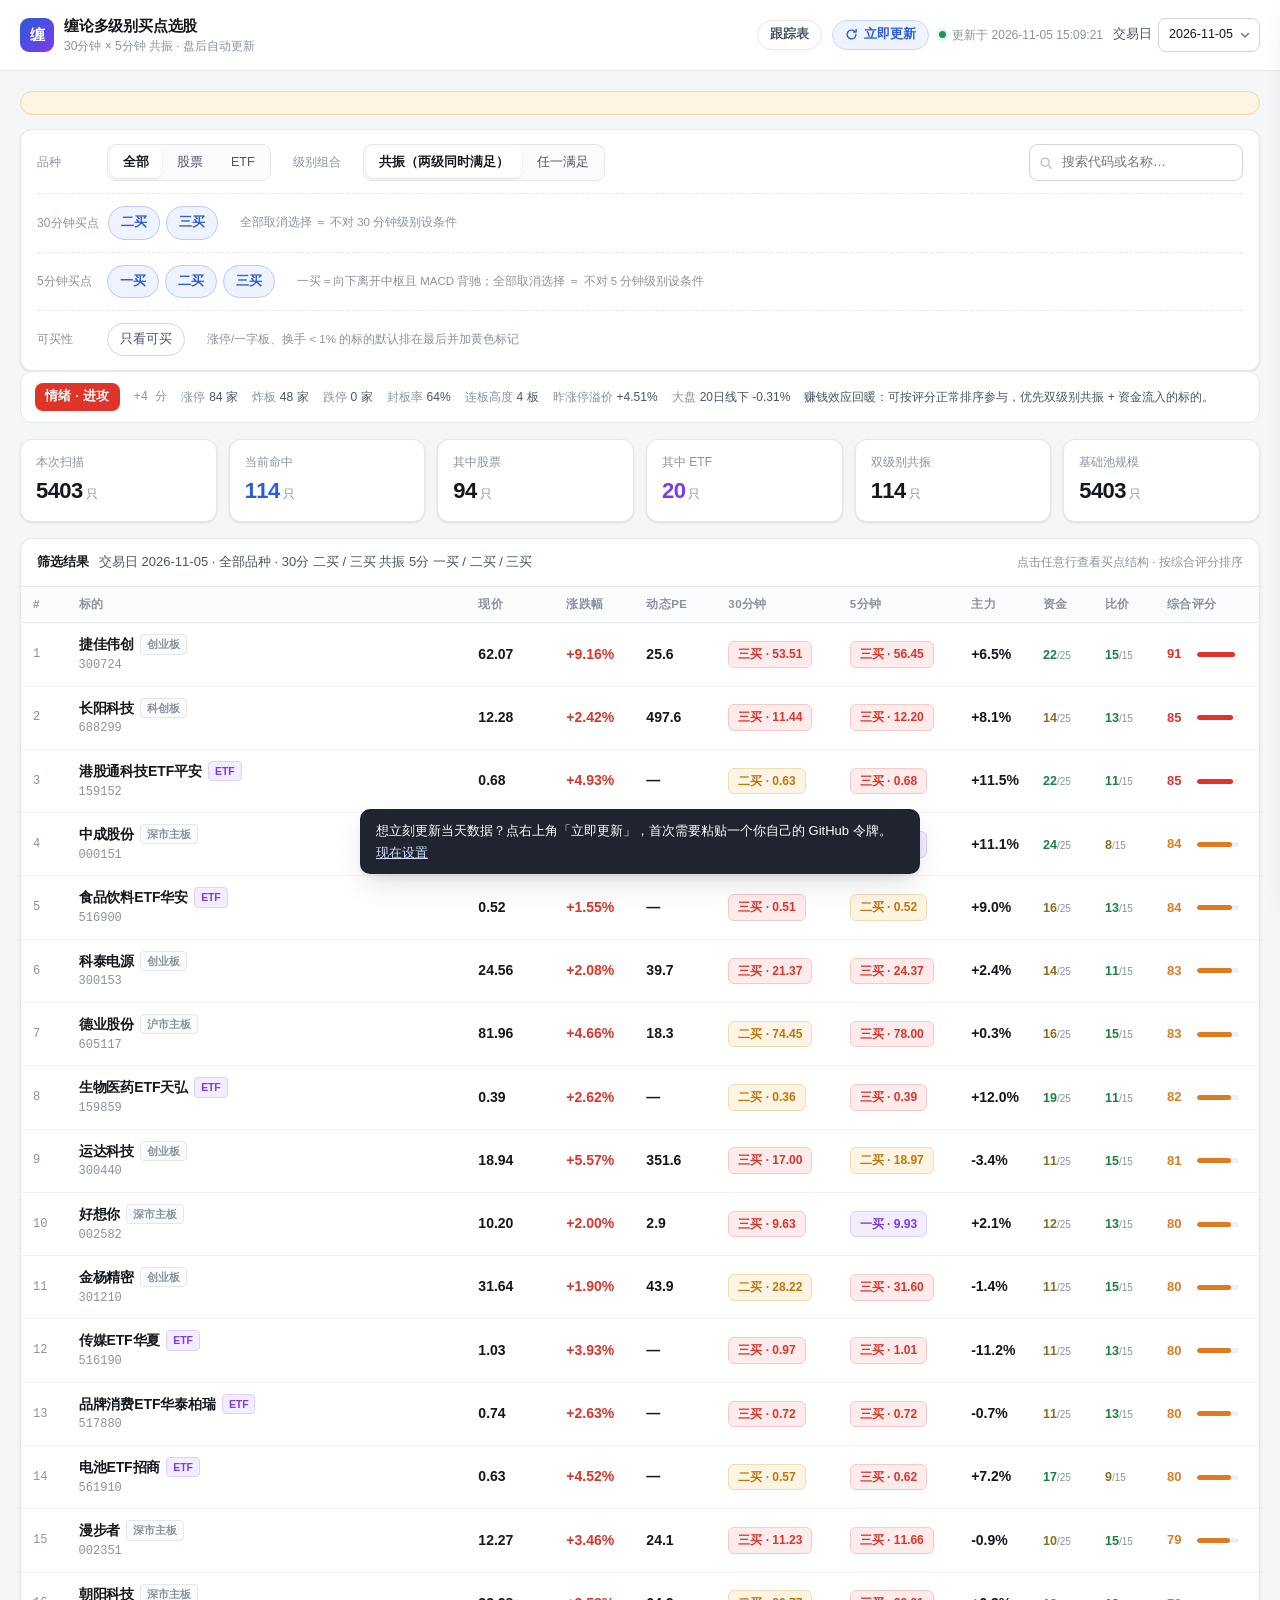
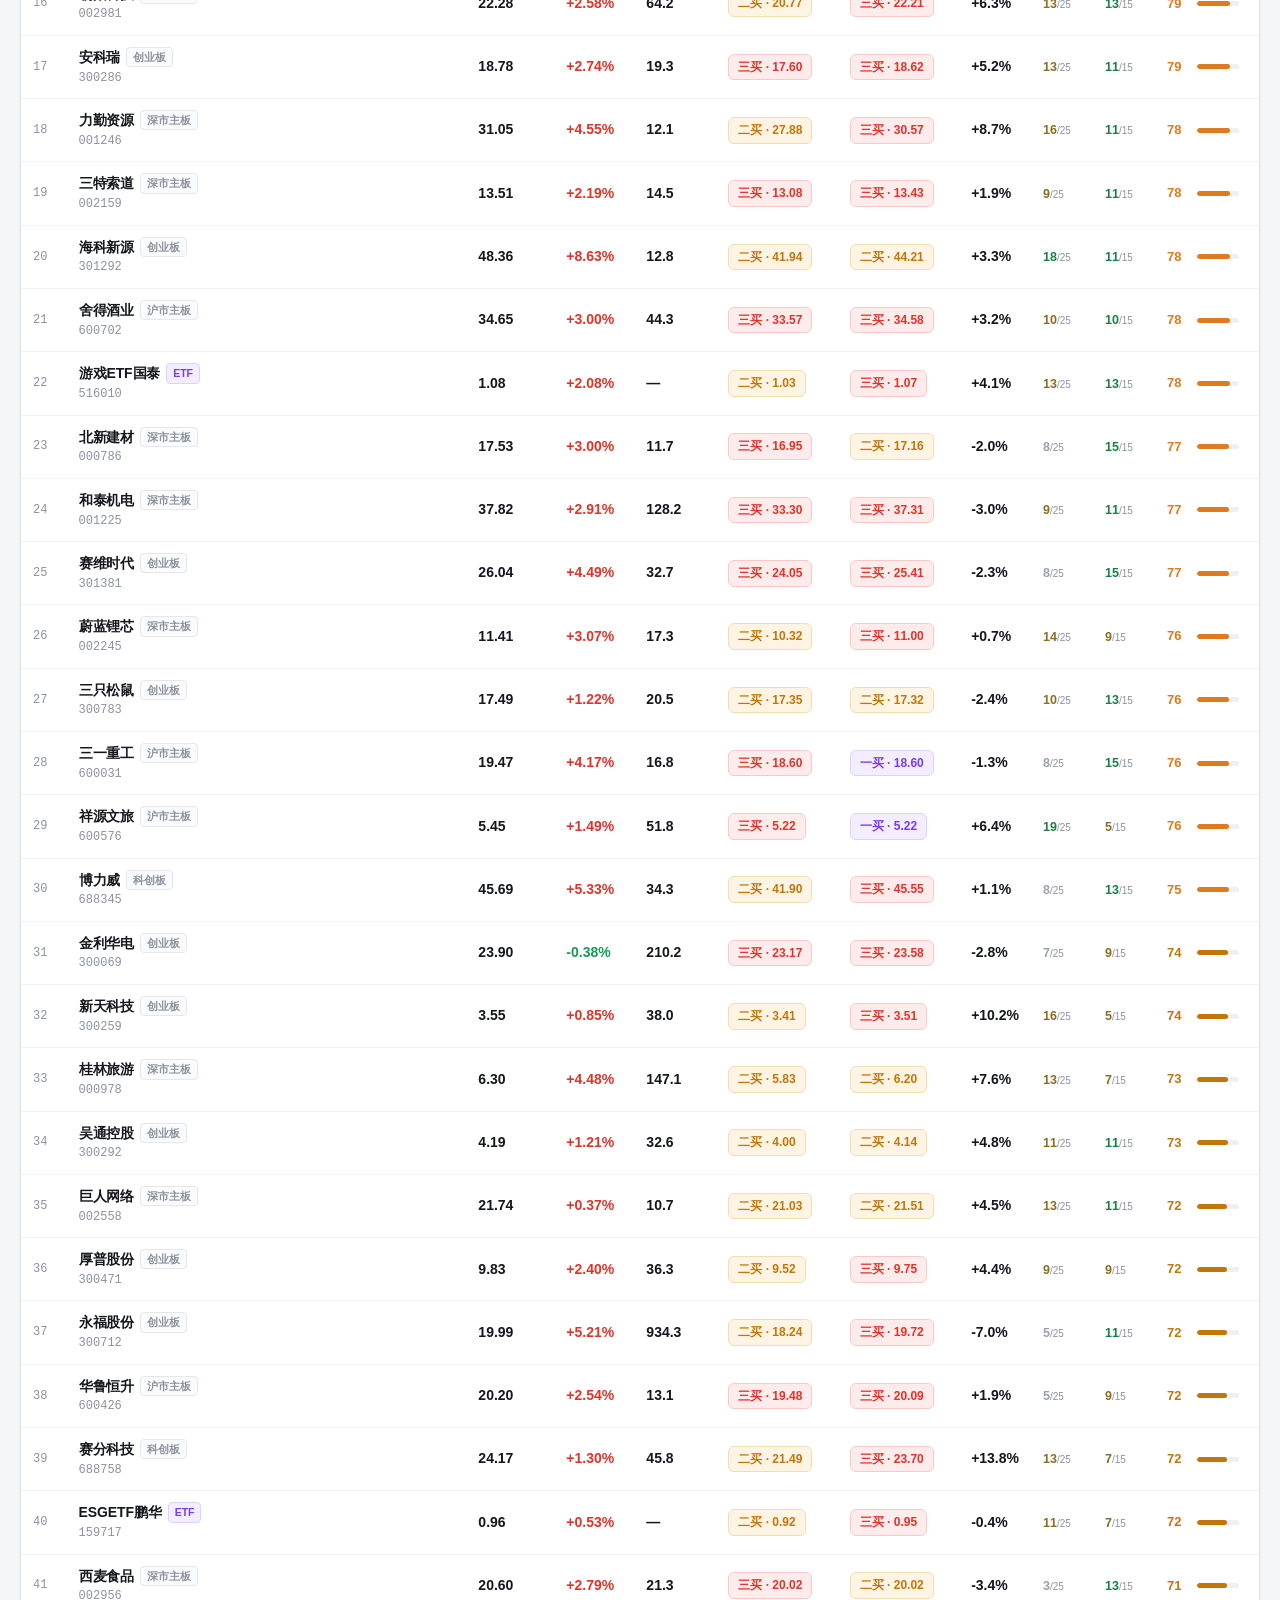
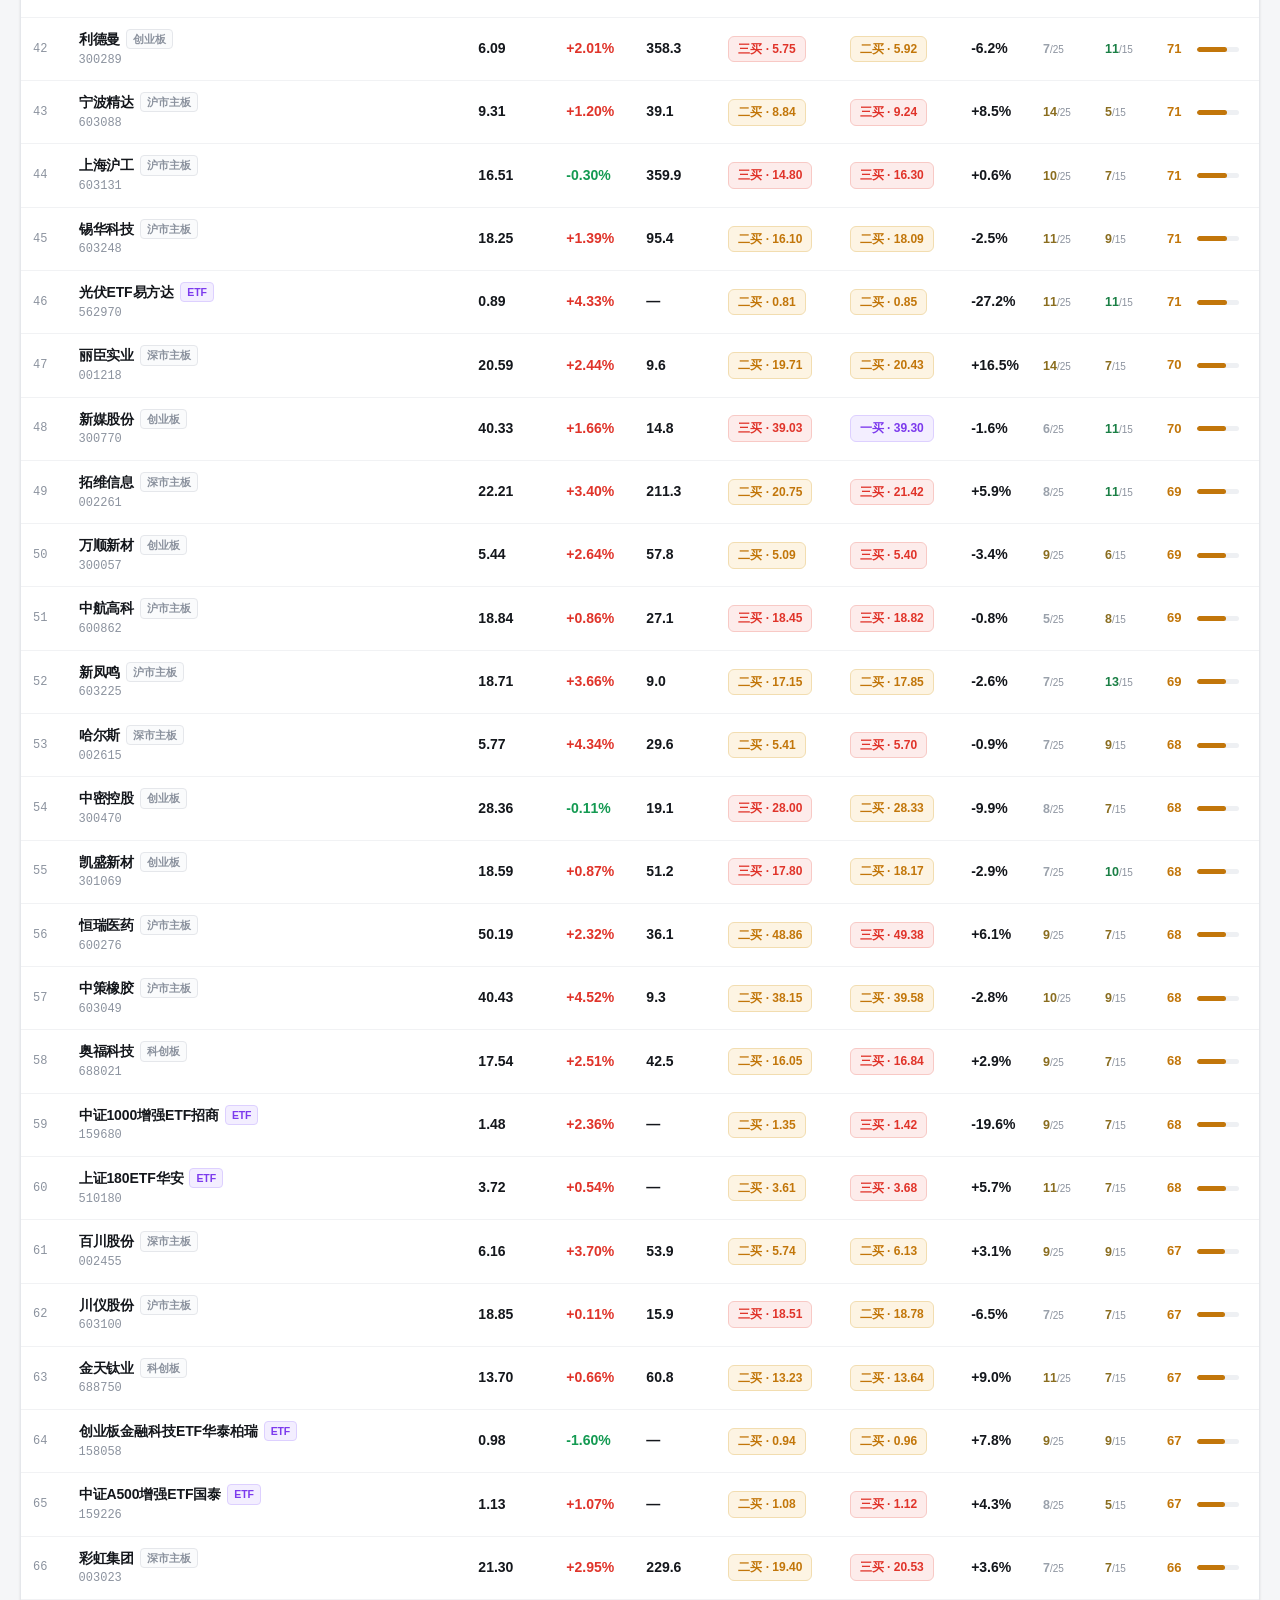
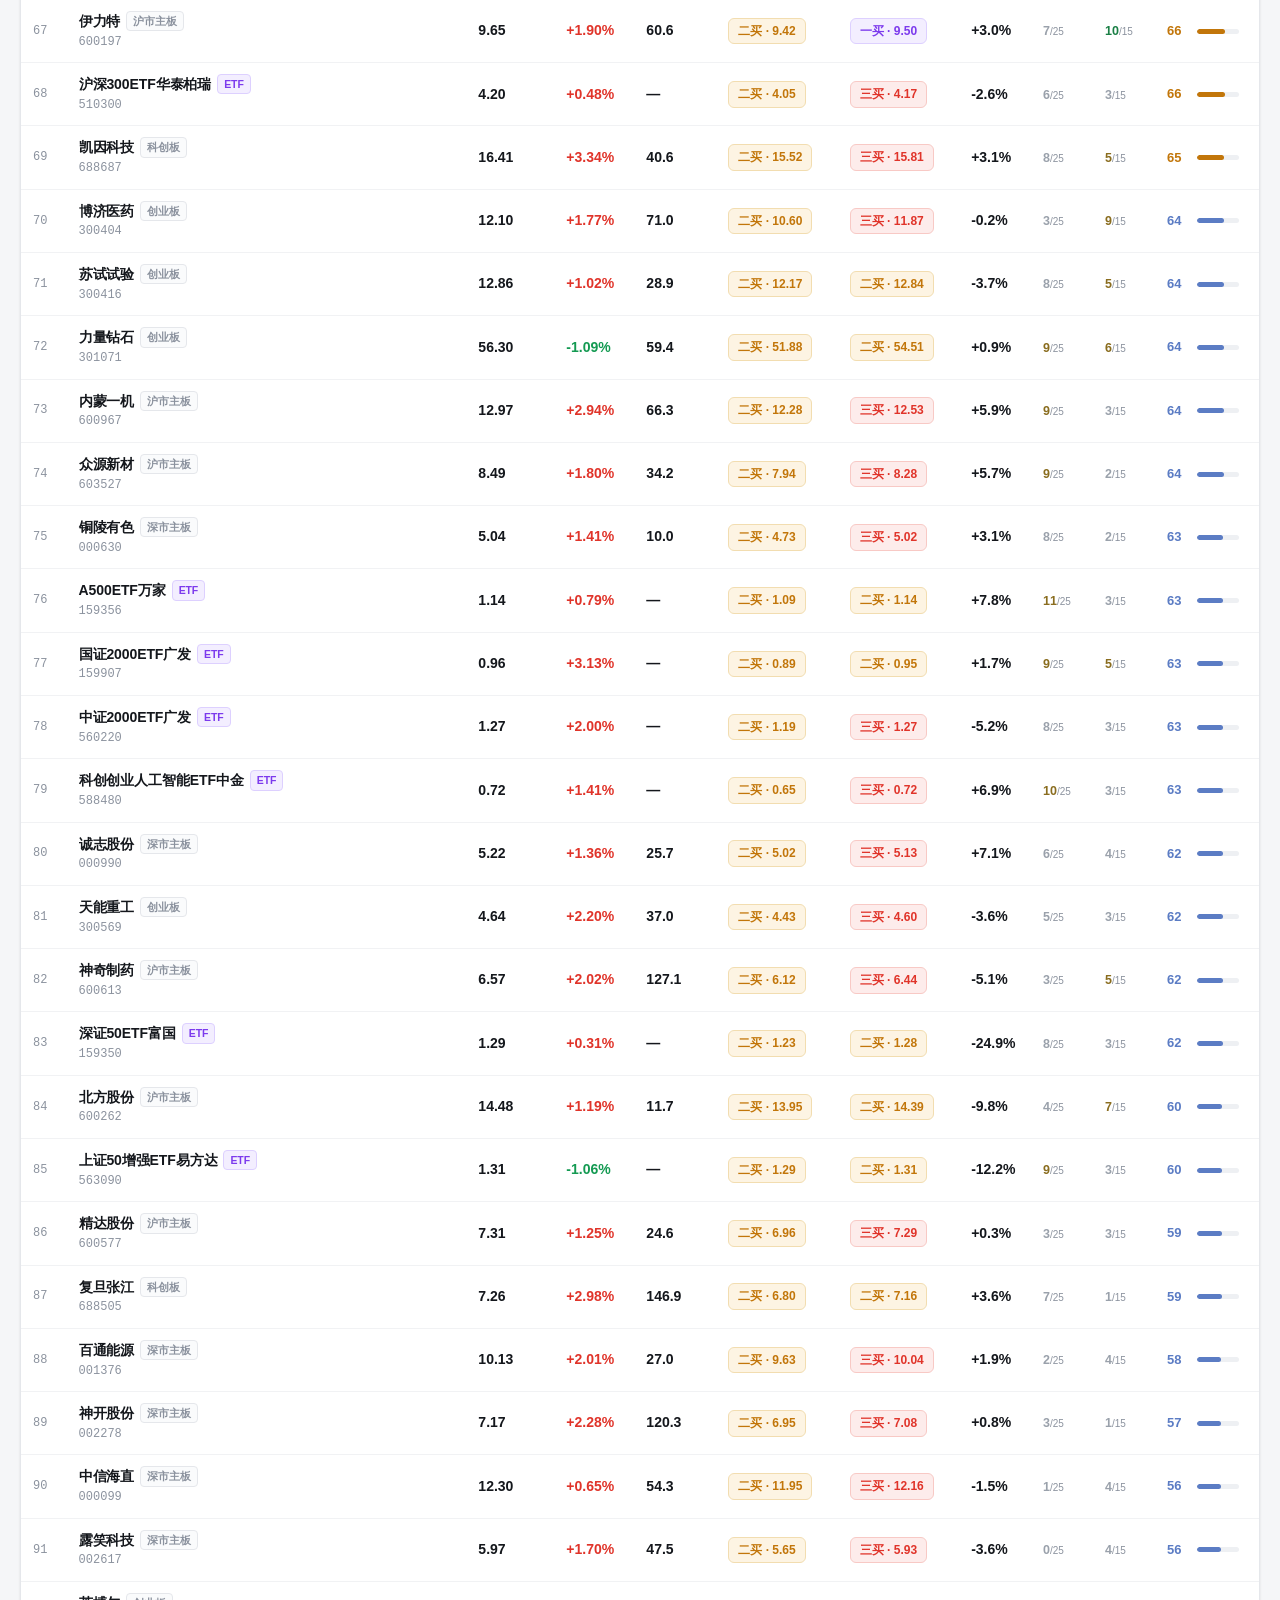
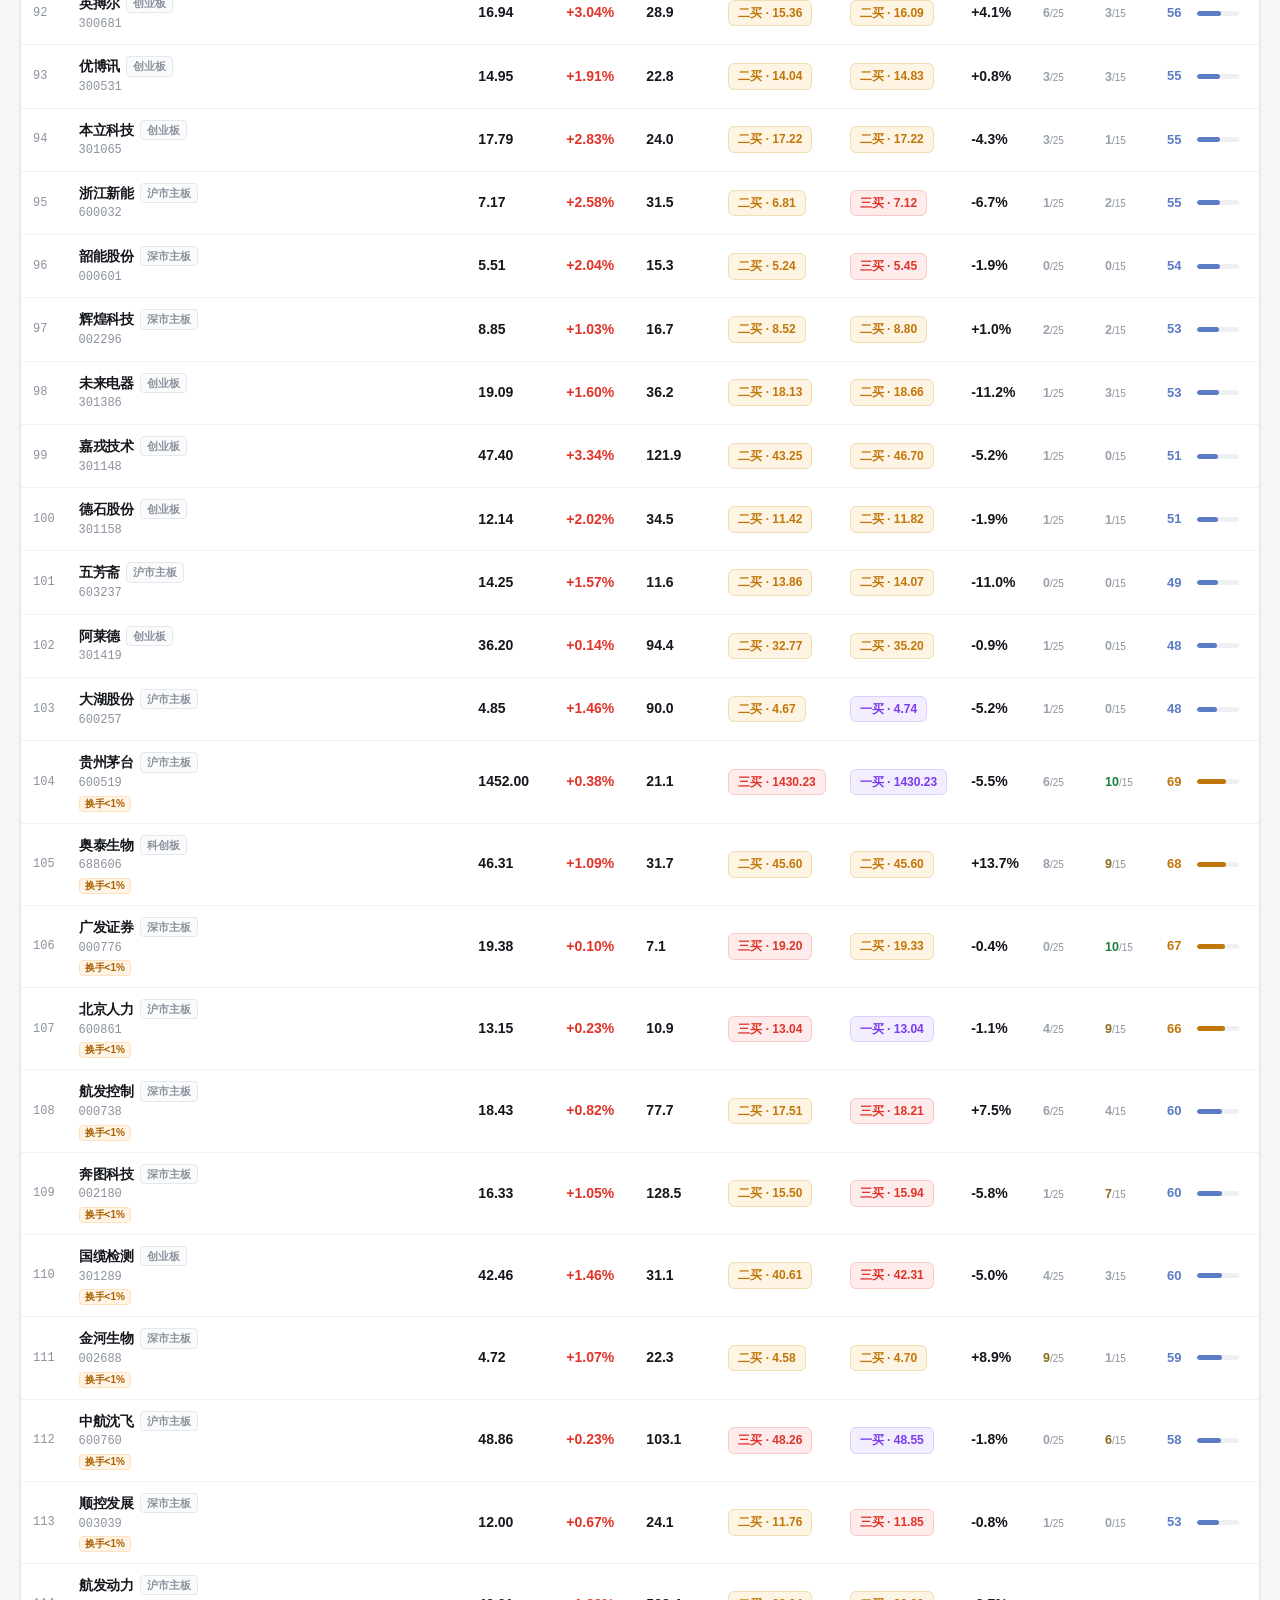
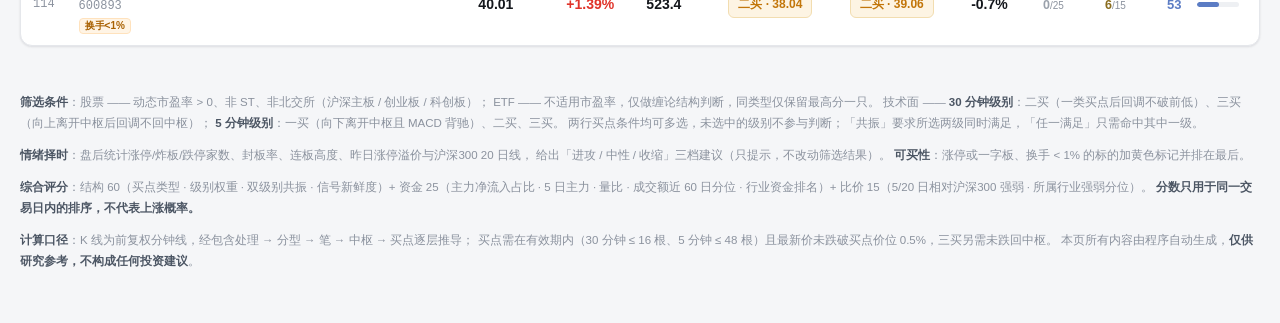
==== commit 316e12f0: "refactor: 评分权重改为结构60/资金25/比价15，移除质量（市盈率）维度；可买性去掉「偏离20日线+15%」标记" ====
--- a/index.html
+++ b/index.html
@@ -104,7 +104,7 @@
           <button class="chip" data-buy="only" aria-pressed="false">只看可买</button>
         </div>
       </div>
-      <span class="ctrl-note">涨停/一字板、换手 &lt; 1%、偏离 20 日线 &gt; 15% 的标的默认排在最后并加黄色标记</span>
+      <span class="ctrl-note">涨停/一字板、换手 &lt; 1% 的标的默认排在最后并加黄色标记</span>
     </div>
   </section>
 
@@ -131,7 +131,7 @@
             <th style="width:118px">30分钟</th>
             <th style="width:118px">5分钟</th>
             <th style="width:68px" title="当日主力净流入占成交额（东财口径：超大单+大单）">主力</th>
-            <th style="width:62px" title="主力净流入 + 5日主力 + 量比 + 成交额分位 + 行业资金排名（满分 40）">资金</th>
+            <th style="width:62px" title="主力净流入 + 5日主力 + 量比 + 成交额分位 + 行业资金排名（满分 25）">资金</th>
             <th style="width:62px" title="相对沪深300 强弱 + 行业强弱分位（满分 15）">比价</th>
             <th style="width:104px">综合评分</th>
           </tr>
@@ -157,13 +157,13 @@
   <p>
     <b>情绪择时</b>：盘后统计涨停/炸板/跌停家数、封板率、连板高度、昨日涨停溢价与沪深300 20 日线，
     给出「进攻 / 中性 / 收缩」三档建议（只提示，不改动筛选结果）。
-    <b>可买性</b>：涨停或一字板、换手 &lt; 1%、偏离 20 日线 &gt; 15% 的标的加黄色标记并排在最后。
-  </p>
-  <p>
-    <b>综合评分</b>：结构 40（买点类型 · 级别权重 · 双级别共振 · 信号新鲜度）+
-    资金 40（主力净流入占比 · 5 日主力 · 量比 · 成交额近 60 日分位 · 行业资金排名）+
-    比价 15（5/20 日相对沪深300 强弱 · 所属行业强弱分位）+
-    质量 5（动态市盈率）。<b>分数只用于同一交易日内的排序，不代表上涨概率。</b>
+    <b>可买性</b>：涨停或一字板、换手 &lt; 1% 的标的加黄色标记并排在最后。
+  </p>
+  <p>
+    <b>综合评分</b>：结构 60（买点类型 · 级别权重 · 双级别共振 · 信号新鲜度）+
+    资金 25（主力净流入占比 · 5 日主力 · 量比 · 成交额近 60 日分位 · 行业资金排名）+
+    比价 15（5/20 日相对沪深300 强弱 · 所属行业强弱分位）。
+    <b>分数只用于同一交易日内的排序，不代表上涨概率。</b>
   </p>
   <p>
     <b>计算口径</b>：K 线为前复权分钟线，经包含处理 → 分型 → 笔 → 中枢 → 买点逐层推导；
